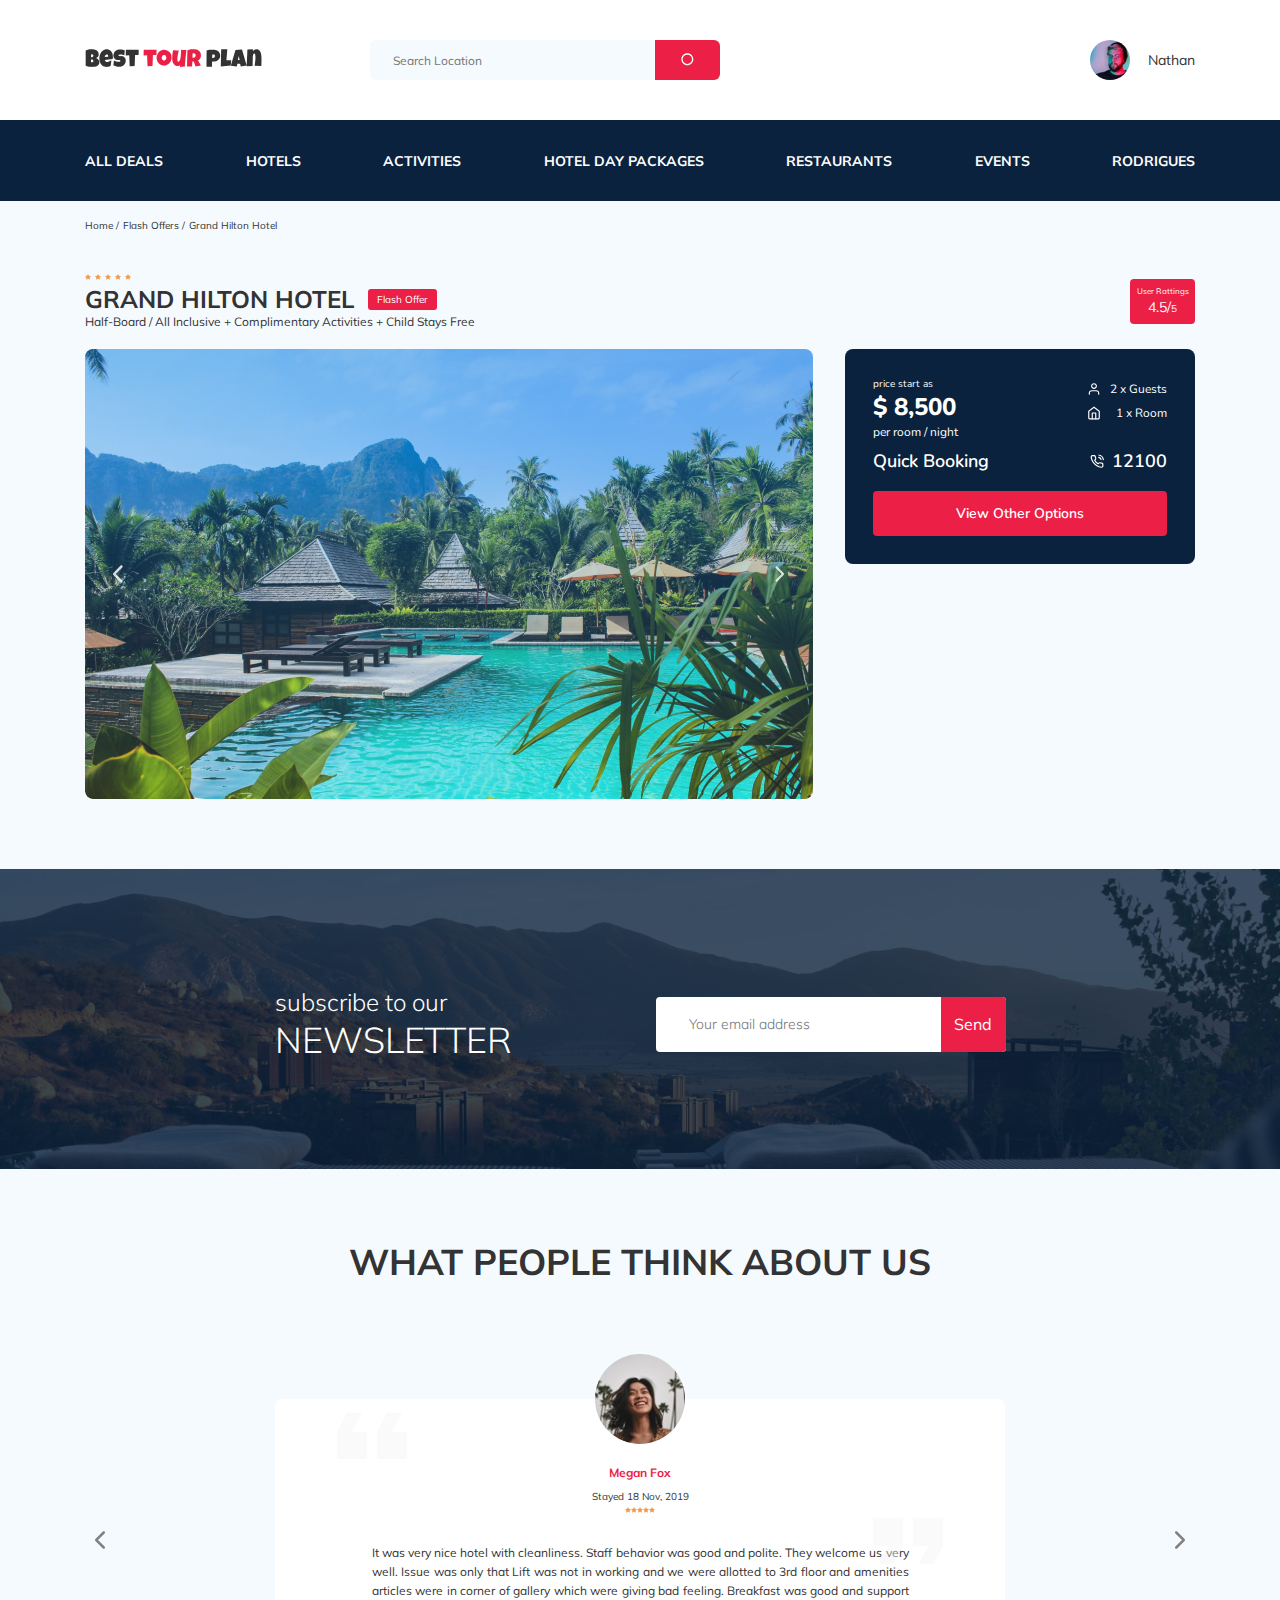
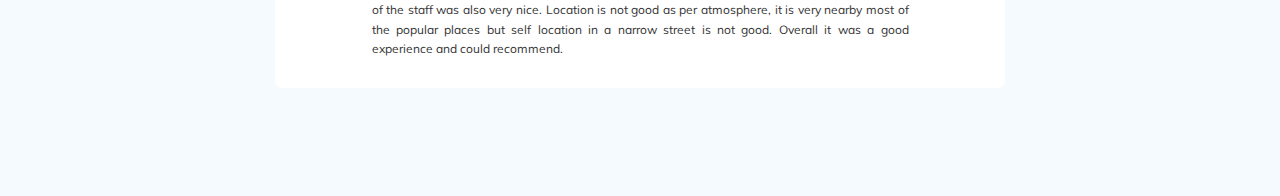
==== index.html @ e84f38f7 "Создали: media.sass for reviews" ====
<!DOCTYPE html>
<html lang="en">
<head>
  <meta charset="UTF-8">
  <meta name="viewport" content="width=device-width, initial-scale=1.0">
  <title>Best Tour Plan - Hotel Booking</title>
  <link rel="stylesheet" href="css/swiper-bundle.min.css">
  <link rel="stylesheet" href="css/style.css">
  <link
    href="https://fonts.googleapis.com/css2?family=Mulish:wght@400;700&family=Nunito:wght@400;600;700;800&display=swap"
    rel="stylesheet">
</head>
<body>
  <header class="navbar">
    <div class="container">
      <div class="navbar-top">
        <a href="#" class="logo">
          <img src="img/horizontal-logo.svg" alt="Logo: Best Tour Plan" class="logo__image">
        </a>

        <form action="#" class="search navbar__search">
          <input 
          type="text" 
          class="search__input" 
          placeholder="Search Location">

          <button class="search__button">
            <img src="img/search.svg" alt="Icon:search">
          </button>
        </form>

        <a href="#" class="user navbar__user">
          <img 
          src="img/user_avatar.jpeg" 
          alt="avatar: Nathan" 
          class="user__avatar">

          <span class="user__name">Nathan</span>
        </a>
        <!-- /.user -->
        <button class="menu-button navbar-top__menu-button">
          <span class="menu-button__line"></span>
          <span class="menu-button__line"></span>
          <span class="menu-button__line"></span>
        </button>
      </div>
      <!-- /.navbar-top -->

    </div>
    <!-- /.container -->
    <div class="navbar-bottom">
      <div class="container">
        <ul class="navbar-menu">
          <li class="navbar-menu__item">
            <a href="#" class="navbar-menu__link">All Deals</a>
          </li>
          <li class="navbar-menu__item">
            <a href="#" class="navbar-menu__link">Hotels</a>
          </li>
          <li class="navbar-menu__item">
            <a href="#" class="navbar-menu__link">Activities</a>
          </li>
          <li class="navbar-menu__item">
            <a href="#" class="navbar-menu__link">Hotel Day Packages</a>
          </li>
          <li class="navbar-menu__item">
            <a href="#" class="navbar-menu__link">Restaurants</a>
          </li>
          <li class="navbar-menu__item">
            <a href="#" class="navbar-menu__link">Events</a>
          </li>
          <li class="navbar-menu__item">
            <a href="#" class="navbar-menu__link">Rodrigues</a>
          </li>
        </ul>
        <!-- /.navbar-menu -->
      </div>
      <!-- /.container -->
    </div>
    <!-- /.navbar-bottom -->
  </header>
  <nav class="breadcrumb">
    <div class="container">
      <ul class="breadcrumb-list">
        <li class="breadcrumb-list__item">
          <a href="#" class="breadcrumb-list__link">Home</a>
        </li>
        <li class="breadcrumb-list__item">
          <a href="#" class="breadcrumb-list__link">Flash Offers</a>
        </li>
        <li class="breadcrumb-list__item">
          Grand Hilton Hotel
        </li>
      </ul>
    </div>
    <!-- /.container -->
  </nav>
  <!-- /.breadcrumb -->
  <section class="hotel">
    <div class="container">
      <div class="hotel-info">
        <div class="hotel-info__text">
          <div class="hotel-wrapper">
            <div class="stars">
              <img src="img/Star.svg" alt="star" class="stars__one">
              <img src="img/Star.svg" alt="star" class="stars__one">
              <img src="img/Star.svg" alt="star" class="stars__one">
              <img src="img/Star.svg" alt="star" class="stars__one">
              <img src="img/Star.svg" alt="star" class="stars__one">
            </div>
            <h1 class="hotel-name hotel-info__name">GRAND HILTON HOTEL</h1>
            <span class="offer hotel-info__offer">Flash Offer</span>
          </div>
          <p class="hotel-description hotel-info__description">
            Half-Board / All Inclusive + Complimentary Activities + Child Stays Free
          </p>
        </div>
        <!-- /.hotel-info__text -->
        <div class="rating hotel-info__rating">
          <span class="rating__text">User Rattings</span>
          <span class="rating__counter">4.5/<span class="five">5</span>
        </div>
        <!-- /.hotel-info__rating -->
      </div>
      <!-- /.hotel-info -->
      <div class="hotel-grid">
        <!-- Slider main container -->
        <div class="swiper hotel-slider hotel__slider">
          <!-- Additional required wrapper -->
          <div class="swiper-wrapper">
            <!-- Slides -->
            <div class="swiper-slide hotel-slider__item">
              <img
              class="hotel-slider__image" 
              src="img/slide.jpg" 
              alt="slide"></div>
            <div class="swiper-slide hotel-slider__item">
              <img 
              class="hotel-slider__image" 
              src="img/hotel.jpg" 
              alt="slide"></div>
            <div class="swiper-slide hotel-slider__item">
              <img 
              class="hotel-slider__image" 
              src="img/room.jpg" 
              alt="slide"></div>
          </div>
          <!-- If we need navigation buttons -->
          <button class="hotel-slider__button hotel-slider__button--prev"></button>
          <button class="hotel-slider__button hotel-slider__button--next"></button>
        </div>
        <!-- /.swiper -->
        <div class="hotel-right">
          <div class="booking">
            <div class="booking__info">
              <div class="booking__price">
                <span class="booking__start">price start as</span>
                <strong class="booking__pricetag">$ 8,500</strong>
                <span class="booking__per-room">per room / night</span>
              </div>
              <!-- /.booking__price -->
              <div class="booking__room">
                <div class="booking__text">
                  <img src="img/user.svg" alt="Icon: user" class="booking__icon">
                  <span class="booking__description">2 x Guests</span>
                </div>
                <div class="booking__text">
                  <img src="img/home.svg" alt="Icon: home" class="booking__icon">
                  <span class="booking__description">1 x Room</span>
                </div>
              </div>
              <!-- /.person-room -->
            </div>
            <!-- /.booking__info -->
            <div class="booking__call-center">
              <span class="booking__heading">Quick Booking</span>
              <a class="booking__number" href="tel:12100">
                <img src="img/phone-call.svg" alt="Icon: phone">
                <span class="booking__num">12100</span>
              </a>
            </div>
            <!-- /.booking__call-center -->
            <button class="button booking__button">View Other Options</button>
          </div>
          <!-- /.booking -->
          <div class="map">
            <iframe
              src="https://www.google.com/maps/embed?pb=!1m18!1m12!1m3!1d6716.662422744544!2d98.2966645258012!3d7.838797513501568!2m3!1f0!2f0!3f0!3m2!1i1024!2i768!4f13.1!3m3!1m2!1s0x305025650c33dbab%3A0xa67a542329d011e1!2z0J_RhdGD0LrQtdGCLCDQmtCw0YDQvtC9LCDQntGC0LXQu9GMINCl0LjQu9GC0L7QvQ!5e0!3m2!1sru!2sru!4v1644139273670!5m2!1sru!2sru"
              width="100%" height="213" style="border:0;" allowfullscreen="" loading="lazy"></iframe>
          </div>
          <!-- /.map -->
        </div>
        <!-- /.hotel-right -->
      </div>
      <!-- /.hotel-gird -->
    </div>
    <!-- /.container -->
  </section>
  <section class="newsletter">
    <div class="newsletter-wrapper">
      <h2 class="newsletter-title newsletter__title">
        subscribe to our
        <span class="newsletter-title__strong">Newsletter</span>
      </h2>
      <form action="#" class="subscribe newsletter__subscribe ">
        <input 
        type="text" 
        class="subscribe__input" 
        placeholder="Your email address">
      
        <button class="subscribe__button">Send</button>
      </form>
    </div>
    <!-- /.newsletter-wrapper -->
  </section>
  <section class="reviews">
    <div class="container">
      <h2 class="reviews__title">What people think about us</h2>
      <div class="swiper reviews-slider">
        <div class="swiper-wrapper">
          <div class="swiper-slide">
            <div class="reviews-slider__item">
              <div class="reviews-slider__profile">
                <img
                  src="img/reviews-avatar.jpeg" 
                  alt="Photo: Megan Fox" 
                  class="reviews-slider__avatar">
                <h3 class="reviews-slider__username">Megan Fox</h3>
                <span class="reviews-slider__date">Stayed 18 Nov, 2019</span>
                  <div class="reviews-slider__rating">
                    <img src="img/Star.svg" alt="star" class="reviews-slider__star">
                    <img src="img/Star.svg" alt="star" class="reviews-slider__star">
                    <img src="img/Star.svg" alt="star" class="reviews-slider__star">
                    <img src="img/Star.svg" alt="star" class="reviews-slider__star">
                    <img src="img/Star.svg" alt="star" class="reviews-slider__star">
                  </div>
                  <!-- /.reviews-slider__rating -->
              </div>
              <!-- /.reviews-slider__profile -->
              <p class="reviews-slider__text">It was very nice hotel with cleanliness. Staff behavior was good and polite. They welcome us very well. Issue was only
              that Lift was not in working and we were allotted to 3rd floor and amenities articles were in corner of gallery which
              were giving bad feeling. Breakfast was good and support of the staff was also very nice. Location is not good as per
              atmosphere, it is very nearby most of the popular places but self location in a narrow street is not good. Overall it
              was a good experience and could recommend.</p>
            </div>
            <!-- /.reviews-slider__item -->
          </div>
          <!-- /.swiper-slide -->
          <div class="swiper-slide">
            <div class="reviews-slider__item">
              <div class="reviews-slider__profile">
                <img src="img/reviews-avatar-2.jpeg" alt="Photo: Chloe Swit" class="reviews-slider__avatar">
                <h3 class="reviews-slider__username">Chloe Swit</h3>
                <span class="reviews-slider__date">Stayed 18 Nov, 2019</span>
                <div class="reviews-slider__rating">
                  <img src="img/Star.svg" alt="star" class="reviews-slider__star">
                  <img src="img/Star.svg" alt="star" class="reviews-slider__star">
                  <img src="img/Star.svg" alt="star" class="reviews-slider__star">
                  <img src="img/Star.svg" alt="star" class="reviews-slider__star">
                  <img src="img/Star.svg" alt="star" class="reviews-slider__star">
                </div>
                <!-- /.reviews-slider__rating -->
              </div>
              <!-- /.reviews-slider__profile -->
              <p class="reviews-slider__text">
                Lorem ipsum dolor sit amet consectetur, adipisicing elit. Ab sunt ipsum quod 
                voluptate beatae, eaque rem aliquam ullam quisquam cupiditate, amet maiores 
                expedita esse corrupti repellat hic atque quae. Eligendi id libero amet ex 
                inventore distinctio quidem assumenda, adipisci fugiat illo, animi iusto 
                dolorum modi officia nihil ipsum voluptatum, culpa pariatur. Ea est sequi, 
                totam officiis repudiandae inventore, asperiores beatae itaque iure dicta 
                facilis saepe deleniti sit. Maiores, accusamus ad eaque a sunt iste dolor 
                non id velit obcaecati at nobis blanditiis cum officiis dolore voluptatum 
                eveniet inventore ut. Nisi ullam dolorem consectetur. Corrupti, natus reiciendis 
                quae accusamus maxime cum?</p>
            </div>
            <!-- /.reviews-slider__item -->
          </div>
          <!-- /.swiper-slide -->
        </div>
        <!-- /.swiper-wrapper -->
        <button class="reviews-slider__button reviews-slider__button--prev"></button>
        <button class="reviews-slider__button reviews-slider__button--next"></button>
      </div>
      <!-- /.reviews-slider -->
    </div>
    <!-- /.container -->
  </section>
  <script src="js/swiper-bundle.min.js"></script>
  <script src="js/main.js"></script>
</body>
</html>
---- css/style.css ----
* {
  -webkit-box-sizing: border-box;
          box-sizing: border-box;
}

body {
  font-family: 'Mulish', sans-serif;
  background-color: #f5fafe;
  color: #333333;
}

.container {
  max-width: 1110px;
  margin: auto;
}

img {
  max-width: 100%;
}

/*! normalize.css v8.0.1 | MIT License | github.com/necolas/normalize.css */
/* Document
   ========================================================================== */
/**
 * 1. Correct the line height in all browsers.
 * 2. Prevent adjustments of font size after orientation changes in iOS.
 */
html {
  line-height: 1.15;
  /* 1 */
  -webkit-text-size-adjust: 100%;
  /* 2 */
}

/* Sections
   ========================================================================== */
/**
 * Remove the margin in all browsers.
 */
body {
  margin: 0;
}

/**
 * Render the `main` element consistently in IE.
 */
main {
  display: block;
}

/**
 * Correct the font size and margin on `h1` elements within `section` and
 * `article` contexts in Chrome, Firefox, and Safari.
 */
h1 {
  font-size: 2em;
  margin: 0.67em 0;
}

/* Grouping content
   ========================================================================== */
/**
 * 1. Add the correct box sizing in Firefox.
 * 2. Show the overflow in Edge and IE.
 */
hr {
  -webkit-box-sizing: content-box;
          box-sizing: content-box;
  /* 1 */
  height: 0;
  /* 1 */
  overflow: visible;
  /* 2 */
}

/**
 * 1. Correct the inheritance and scaling of font size in all browsers.
 * 2. Correct the odd `em` font sizing in all browsers.
 */
pre {
  font-family: monospace, monospace;
  /* 1 */
  font-size: 1em;
  /* 2 */
}

/* Text-level semantics
   ========================================================================== */
/**
 * Remove the gray background on active links in IE 10.
 */
a {
  background-color: transparent;
}

/**
 * 1. Remove the bottom border in Chrome 57-
 * 2. Add the correct text decoration in Chrome, Edge, IE, Opera, and Safari.
 */
abbr[title] {
  border-bottom: none;
  /* 1 */
  text-decoration: underline;
  /* 2 */
  -webkit-text-decoration: underline dotted;
          text-decoration: underline dotted;
  /* 2 */
}

/**
 * Add the correct font weight in Chrome, Edge, and Safari.
 */
b,
strong {
  font-weight: bolder;
}

/**
 * 1. Correct the inheritance and scaling of font size in all browsers.
 * 2. Correct the odd `em` font sizing in all browsers.
 */
code,
kbd,
samp {
  font-family: monospace, monospace;
  /* 1 */
  font-size: 1em;
  /* 2 */
}

/**
 * Add the correct font size in all browsers.
 */
small {
  font-size: 80%;
}

/**
 * Prevent `sub` and `sup` elements from affecting the line height in
 * all browsers.
 */
sub,
sup {
  font-size: 75%;
  line-height: 0;
  position: relative;
  vertical-align: baseline;
}

sub {
  bottom: -0.25em;
}

sup {
  top: -0.5em;
}

/* Embedded content
   ========================================================================== */
/**
 * Remove the border on images inside links in IE 10.
 */
img {
  border-style: none;
}

/* Forms
   ========================================================================== */
/**
 * 1. Change the font styles in all browsers.
 * 2. Remove the margin in Firefox and Safari.
 */
button,
input,
optgroup,
select,
textarea {
  font-family: inherit;
  /* 1 */
  font-size: 100%;
  /* 1 */
  line-height: 1.15;
  /* 1 */
  margin: 0;
  /* 2 */
}

/**
 * Show the overflow in IE.
 * 1. Show the overflow in Edge.
 */
button,
input {
  /* 1 */
  overflow: visible;
}

/**
 * Remove the inheritance of text transform in Edge, Firefox, and IE.
 * 1. Remove the inheritance of text transform in Firefox.
 */
button,
select {
  /* 1 */
  text-transform: none;
}

/**
 * Correct the inability to style clickable types in iOS and Safari.
 */
button,
[type="button"],
[type="reset"],
[type="submit"] {
  -webkit-appearance: button;
}

/**
 * Remove the inner border and padding in Firefox.
 */
button::-moz-focus-inner,
[type="button"]::-moz-focus-inner,
[type="reset"]::-moz-focus-inner,
[type="submit"]::-moz-focus-inner {
  border-style: none;
  padding: 0;
}

/**
 * Restore the focus styles unset by the previous rule.
 */
button:-moz-focusring,
[type="button"]:-moz-focusring,
[type="reset"]:-moz-focusring,
[type="submit"]:-moz-focusring {
  outline: 1px dotted ButtonText;
}

/**
 * Correct the padding in Firefox.
 */
fieldset {
  padding: 0.35em 0.75em 0.625em;
}

/**
 * 1. Correct the text wrapping in Edge and IE.
 * 2. Correct the color inheritance from `fieldset` elements in IE.
 * 3. Remove the padding so developers are not caught out when they zero out
 *    `fieldset` elements in all browsers.
 */
legend {
  -webkit-box-sizing: border-box;
          box-sizing: border-box;
  /* 1 */
  color: inherit;
  /* 2 */
  display: table;
  /* 1 */
  max-width: 100%;
  /* 1 */
  padding: 0;
  /* 3 */
  white-space: normal;
  /* 1 */
}

/**
 * Add the correct vertical alignment in Chrome, Firefox, and Opera.
 */
progress {
  vertical-align: baseline;
}

/**
 * Remove the default vertical scrollbar in IE 10+.
 */
textarea {
  overflow: auto;
}

/**
 * 1. Add the correct box sizing in IE 10.
 * 2. Remove the padding in IE 10.
 */
[type="checkbox"],
[type="radio"] {
  -webkit-box-sizing: border-box;
          box-sizing: border-box;
  /* 1 */
  padding: 0;
  /* 2 */
}

/**
 * Correct the cursor style of increment and decrement buttons in Chrome.
 */
[type="number"]::-webkit-inner-spin-button,
[type="number"]::-webkit-outer-spin-button {
  height: auto;
}

/**
 * 1. Correct the odd appearance in Chrome and Safari.
 * 2. Correct the outline style in Safari.
 */
[type="search"] {
  -webkit-appearance: textfield;
  /* 1 */
  outline-offset: -2px;
  /* 2 */
}

/**
 * Remove the inner padding in Chrome and Safari on macOS.
 */
[type="search"]::-webkit-search-decoration {
  -webkit-appearance: none;
}

/**
 * 1. Correct the inability to style clickable types in iOS and Safari.
 * 2. Change font properties to `inherit` in Safari.
 */
::-webkit-file-upload-button {
  -webkit-appearance: button;
  /* 1 */
  font: inherit;
  /* 2 */
}

/* Interactive
   ========================================================================== */
/*
 * Add the correct display in Edge, IE 10+, and Firefox.
 */
details {
  display: block;
}

/*
 * Add the correct display in all browsers.
 */
summary {
  display: list-item;
}

/* Misc
   ========================================================================== */
/**
 * Add the correct display in IE 10+.
 */
template {
  display: none;
}

/**
 * Add the correct display in IE 10.
 */
[hidden] {
  display: none;
}

.navbar {
  background-color: #fff;
}

.navbar-top {
  display: -webkit-box;
  display: -ms-flexbox;
  display: flex;
  -webkit-box-align: center;
      -ms-flex-align: center;
          align-items: center;
  -webkit-box-pack: justify;
      -ms-flex-pack: justify;
          justify-content: space-between;
  padding-top: 40px;
  padding-bottom: 40px;
}

.navbar-top__menu-button {
  display: none;
}

.navbar__search {
  margin-right: auto;
  margin-left: 108px;
}

.navbar-bottom {
  background-color: #0a223d;
}

.navbar-menu {
  list-style-type: none;
  margin: 0;
  display: -webkit-box;
  display: -ms-flexbox;
  display: flex;
  -webkit-box-align: center;
      -ms-flex-align: center;
          align-items: center;
  -webkit-box-pack: justify;
      -ms-flex-pack: justify;
          justify-content: space-between;
  color: #fff;
  padding: 31px 0;
}

.navbar-menu__link {
  color: inherit;
  text-decoration: none;
  text-transform: uppercase;
  font-size: 14px;
  font-weight: bold;
  line-height: 18px;
}

.logo__image {
  width: 177px;
}

.search {
  display: -webkit-box;
  display: -ms-flexbox;
  display: flex;
  position: relative;
  overflow: hidden;
  border-radius: 6px;
  height: 40px;
}

.search__input {
  width: 350px;
  height: 100%;
  padding-left: 23px;
  padding-right: 75px;
  background-color: #F5FAFE;
  border: none;
  font-size: 12px;
  line-height: 15px;
  color: #333333;
}

.search__button {
  position: absolute;
  top: 0;
  right: 0;
  width: 65px;
  height: 100%;
  border: none;
  background-color: #EC1F46;
}

.user {
  display: -webkit-box;
  display: -ms-flexbox;
  display: flex;
  -webkit-box-align: center;
      -ms-flex-align: center;
          align-items: center;
  text-decoration: none;
}

.user__avatar {
  width: 40px;
  height: 40px;
  border-radius: 50%;
  -o-object-fit: cover;
     object-fit: cover;
}

.user__name {
  margin-left: 18px;
  font-size: 14px;
  line-height: 18px;
  color: #333333;
}

.breadcrumb-list {
  display: -webkit-box;
  display: -ms-flexbox;
  display: flex;
  -webkit-box-align: center;
      -ms-flex-align: center;
          align-items: center;
  padding: 18px 0;
  padding-bottom: 19px;
  margin: 0;
  list-style: none;
}

.breadcrumb-list__item {
  font-size: 10px;
  line-height: 13px;
}

.breadcrumb-list__item:not(:last-child)::after {
  content: '/';
  margin-right: 4px;
}

.breadcrumb-list__link {
  text-decoration: none;
  color: inherit;
}

.hotel {
  padding-top: 23px;
  padding-bottom: 70px;
}

.hotel-info {
  display: -webkit-box;
  display: -ms-flexbox;
  display: flex;
  -webkit-box-align: center;
      -ms-flex-align: center;
          align-items: center;
  -webkit-box-pack: justify;
      -ms-flex-pack: justify;
          justify-content: space-between;
  padding-bottom: 20px;
}

.hotel-info__offer {
  margin-left: 14px;
  margin-top: 4px;
}

.hotel-info__name {
  margin-top: 4px;
  margin-bottom: 0;
}

.hotel-info__description {
  margin-top: 0;
  margin-bottom: 0;
}

.hotel-name {
  font-size: 24px;
  line-height: 30px;
}

.hotel-wrapper {
  display: -webkit-box;
  display: -ms-flexbox;
  display: flex;
  -ms-flex-wrap: wrap;
      flex-wrap: wrap;
  -webkit-box-align: center;
      -ms-flex-align: center;
          align-items: center;
}

.hotel-description {
  font-size: 12px;
  line-height: 15px;
}

.hotel-grid {
  display: -webkit-box;
  display: -ms-flexbox;
  display: flex;
  -webkit-box-pack: justify;
      -ms-flex-pack: justify;
          justify-content: space-between;
}

.hotel-right {
  display: -webkit-box;
  display: -ms-flexbox;
  display: flex;
  -webkit-box-orient: vertical;
  -webkit-box-direction: normal;
      -ms-flex-direction: column;
          flex-direction: column;
  -webkit-box-pack: justify;
      -ms-flex-pack: justify;
          justify-content: space-between;
}

.hotel-slider {
  margin-left: 0;
  width: 728px;
  height: 450px;
}

.hotel-slider__item {
  width: 100%;
  height: 100%;
  position: relative;
  border-radius: 8px;
  overflow: hidden;
}

.hotel-slider__item:after {
  content: '';
  position: absolute;
  width: 100%;
  height: 100%;
  top: 0;
  bottom: 0;
  left: 0;
  right: 0;
  background: -webkit-gradient(linear, left top, left bottom, from(rgba(0, 122, 223, 0.48)), to(rgba(255, 255, 255, 0.128)));
  background: linear-gradient(180deg, rgba(0, 122, 223, 0.48) 0%, rgba(255, 255, 255, 0.128) 100%);
  z-index: 10;
}

.hotel-slider__button {
  position: absolute;
  top: 50%;
  -webkit-transform: translateY(-50%);
          transform: translateY(-50%);
  z-index: 99;
  width: 30px;
  height: 30px;
  border: none;
  cursor: pointer;
  background-repeat: no-repeat;
  background-position: center;
  background-size: 10px;
  background-color: transparent;
}

.hotel-slider__button--next {
  right: 18px;
  background-image: url(../img/arrow-next.svg);
}

.hotel-slider__button--prev {
  left: 18px;
  background-image: url(../img/arrow-prev.svg);
}

.stars {
  -ms-flex-preferred-size: 100%;
      flex-basis: 100%;
  line-height: 0;
}

.stars__one {
  width: 6px;
  height: 6px;
}

.offer {
  font-size: 10px;
  line-height: 13px;
  padding: 4px 9px;
  background-color: #EC1F46;
  border-radius: 3px;
  color: #fff;
}

.rating {
  max-width: 65px;
  min-height: 45px;
  text-align: center;
  color: #fff;
  background-color: #EC1F46;
  border-radius: 4px;
}

.rating__text {
  font-size: 8px;
  line-height: 10px;
}

.rating__counter {
  font-size: 14px;
  line-height: 18px;
}

.rating__counter:nth-child(3) {
  font-size: 8px;
}

.five {
  font-size: 10px;
}

.booking {
  font-family: Nunito;
  background-color: #0a223d;
  color: #fff;
  border-radius: 8px;
  width: 350px;
  min-height: 210px;
  padding: 28px;
}

.booking__info {
  display: -webkit-box;
  display: -ms-flexbox;
  display: flex;
  -webkit-box-pack: justify;
      -ms-flex-pack: justify;
          justify-content: space-between;
  margin-bottom: 9px;
}

.booking__price {
  display: -webkit-box;
  display: -ms-flexbox;
  display: flex;
  -webkit-box-orient: vertical;
  -webkit-box-direction: normal;
      -ms-flex-direction: column;
          flex-direction: column;
}

.booking__start {
  font-weight: normal;
  font-size: 10px;
  line-height: 14px;
}

.booking__pricetag {
  font-style: normal;
  font-weight: 800;
  font-size: 24px;
  line-height: 33px;
}

.booking__per-room {
  font-style: normal;
  font-weight: normal;
  font-size: 12px;
  line-height: 16px;
}

.booking__room {
  margin-top: 4px;
}

.booking__text {
  display: -webkit-box;
  display: -ms-flexbox;
  display: flex;
  -webkit-box-align: center;
      -ms-flex-align: center;
          align-items: center;
  -webkit-box-pack: justify;
      -ms-flex-pack: justify;
          justify-content: space-between;
  margin-bottom: 8px;
  font-style: normal;
  font-weight: normal;
  font-size: 12px;
  line-height: 16px;
}

.booking__description {
  margin-left: 9px;
}

.booking__call-center {
  display: -webkit-box;
  display: -ms-flexbox;
  display: flex;
  -webkit-box-pack: justify;
      -ms-flex-pack: justify;
          justify-content: space-between;
  -webkit-box-align: center;
      -ms-flex-align: center;
          align-items: center;
  margin-bottom: 17px;
}

.booking__heading {
  font-style: normal;
  font-weight: 600;
  font-size: 18px;
  line-height: 25px;
}

.booking__number {
  display: -webkit-box;
  display: -ms-flexbox;
  display: flex;
  -webkit-box-pack: justify;
      -ms-flex-pack: justify;
          justify-content: space-between;
  color: inherit;
  text-decoration: none;
  font-weight: 600;
  font-size: 18px;
  line-height: 25px;
}

.booking__num {
  margin-left: 8px;
}

.booking__button {
  width: 100%;
  min-height: 45px;
  font-weight: 600;
  font-size: 14px;
  line-height: 19px;
  border-radius: 4px;
  border: none;
  color: #fff;
  background-color: #EC1F46;
  cursor: pointer;
}

.map {
  width: 347px;
  height: 213px;
  border-radius: 10px;
  overflow: hidden;
}

.newsletter {
  position: relative;
  padding: 98px 0 87px 0;
  background-image: url(../img/newsletter-bg.jpeg);
  background-repeat: no-repeat;
  background-position: center;
  background-size: cover;
}

.newsletter::before {
  content: ' ';
  position: absolute;
  top: 0;
  left: 0;
  right: 0;
  bottom: 0;
  width: 100%;
  height: 100%;
  background-color: rgba(10, 34, 61, 0.8);
}

.newsletter-wrapper {
  position: relative;
  display: -webkit-box;
  display: -ms-flexbox;
  display: flex;
  -webkit-box-align: center;
      -ms-flex-align: center;
          align-items: center;
  -webkit-box-pack: justify;
      -ms-flex-pack: justify;
          justify-content: space-between;
  max-width: 731px;
  margin: auto;
}

.newsletter-title {
  color: #fff;
  font-style: normal;
  font-weight: 300;
  font-size: 24px;
  line-height: 30px;
}

.newsletter-title__strong {
  display: block;
  font-size: 36px;
  line-height: 45px;
  text-transform: uppercase;
}

.subscribe {
  position: relative;
  width: 350px;
  height: 55px;
  border-radius: 4px;
  overflow: hidden;
}

.subscribe__input {
  position: absolute;
  width: 100%;
  height: 100%;
  border: none;
  padding-left: 33px;
  padding-right: 75px;
  font-style: normal;
  font-weight: 300;
  font-size: 14px;
  line-height: 18px;
}

.subscribe__button {
  position: absolute;
  min-width: 65px;
  right: 0;
  top: 0;
  height: 100%;
  border: 0;
  background-color: #EC1F46;
  color: #fff;
}

.reviews {
  padding: 40px 0 70px 0;
}

.reviews__title {
  font-style: normal;
  font-weight: bold;
  font-size: 36px;
  line-height: 45px;
  text-align: center;
  text-transform: uppercase;
  margin-bottom: 70px;
}

.reviews-slider__item {
  position: relative;
  display: -webkit-box;
  display: -ms-flexbox;
  display: flex;
  -webkit-box-orient: vertical;
  -webkit-box-direction: normal;
      -ms-flex-direction: column;
          flex-direction: column;
  -webkit-box-align: center;
      -ms-flex-align: center;
          align-items: center;
  max-width: 730px;
  margin: 45px auto 0;
  background-color: #fff;
  border-radius: 8px;
  margin-top: 45px;
  padding: 0 62px 30px;
}

.reviews-slider__item:before {
  content: '';
  position: absolute;
  left: 62px;
  top: 13px;
  width: 70px;
  height: 47px;
  background-image: url(../img/quote-left.svg);
  background-repeat: no-repeat;
}

.reviews-slider__item:after {
  content: '';
  position: absolute;
  right: 62px;
  top: 118px;
  width: 70px;
  height: 47px;
  background-image: url(../img/quote-right.svg);
  background-repeat: no-repeat;
}

.reviews-slider__button {
  position: absolute;
  top: 50%;
  -webkit-transform: translateY(-50%);
          transform: translateY(-50%);
  width: 30px;
  height: 30px;
  background-repeat: no-repeat;
  background-size: 10px;
  background-position: center;
  border: none;
  background-color: transparent;
  cursor: pointer;
  z-index: 99;
}

.reviews-slider__button--prev {
  background-image: url(../img/arrow-prev-secondary.svg);
  left: 0;
}

.reviews-slider__button--next {
  background-image: url(../img/arrow-next-secondary.svg);
  right: 0;
}

.reviews-slider__profile {
  display: -webkit-box;
  display: -ms-flexbox;
  display: flex;
  -webkit-box-orient: vertical;
  -webkit-box-direction: normal;
      -ms-flex-direction: column;
          flex-direction: column;
  -webkit-box-align: center;
      -ms-flex-align: center;
          align-items: center;
  margin-top: -45px;
  margin-bottom: 30px;
}

.reviews-slider__avatar {
  width: 90px;
  height: 90px;
  border-radius: 50%;
  -o-object-fit: cover;
     object-fit: cover;
  margin-bottom: 9px;
}

.reviews-slider__username {
  font-style: normal;
  font-weight: bold;
  font-size: 12px;
  line-height: 15px;
  color: #EC1F46;
  margin-bottom: 10px;
}

.reviews-slider__date {
  font-style: normal;
  font-weight: normal;
  font-size: 10px;
  line-height: 13px;
  margin-bottom: 4px;
}

.reviews-slider__rating {
  display: -webkit-box;
  display: -ms-flexbox;
  display: flex;
  -webkit-box-align: center;
      -ms-flex-align: center;
          align-items: center;
}

.reviews-slider__star {
  width: 6px;
  height: 6px;
}

.reviews-slider__text {
  max-width: 537px;
  font-size: normal;
  font-weight: normal;
  font-size: 12px;
  line-height: 160%;
  text-align: justify;
  margin: auto;
}

@media (max-width: 1200px) {
  .container {
    max-width: 960px;
  }
  .hotel-slider {
    width: 590px;
  }
  .hotel-slider__image {
    width: 100%;
    height: 100%;
    -o-object-fit: cover;
       object-fit: cover;
  }
}

@media (max-width: 992px) {
  .container, .newsletter-wrapper {
    max-width: 700px;
  }
  .logo {
    width: 132px;
  }
  .navbar-top {
    padding-top: 30px;
    padding-bottom: 30px;
  }
  .navbar__search {
    margin-left: 47px;
  }
  .navbar-menu {
    padding-top: 22px;
    padding-bottom: 22px;
    padding-left: 17px;
    padding-right: 17px;
  }
  .navbar-menu__link {
    font-size: 12px;
    line-height: 15px;
  }
  .search__input {
    width: 340px;
  }
  .hotel-grid {
    -webkit-box-orient: vertical;
    -webkit-box-direction: normal;
        -ms-flex-direction: column;
            flex-direction: column;
  }
  .hotel__slider {
    margin-bottom: 30px;
  }
  .hotel-right {
    -webkit-box-orient: horizontal;
    -webkit-box-direction: normal;
        -ms-flex-direction: row;
            flex-direction: row;
  }
  .hotel-slider {
    width: 100%;
  }
  .booking {
    width: 340px;
  }
  .map {
    width: 340px;
  }
  .reviews-slider__item {
    min-width: 580px;
  }
}

@media (max-width: 767px) {
  .container {
    max-width: 576px;
    width: 92%;
  }
  .navbar__search, .navbar-menu, .navbar__user {
    display: none;
  }
  .navbar-top {
    height: 70px;
    padding-top: 28px;
    padding-bottom: 29px;
  }
  .navbar-top__menu-button {
    display: -webkit-box;
    display: -ms-flexbox;
    display: flex;
  }
  .menu-button {
    display: -webkit-box;
    display: -ms-flexbox;
    display: flex;
    width: 16px;
    height: 11px;
    padding: 0;
    -webkit-box-align: center;
        -ms-flex-align: center;
            align-items: center;
    -webkit-box-pack: justify;
        -ms-flex-pack: justify;
            justify-content: space-between;
    -webkit-box-orient: vertical;
    -webkit-box-direction: normal;
        -ms-flex-direction: column;
            flex-direction: column;
    border: none;
    background-color: #fff;
    cursor: pointer;
  }
  .menu-button__line {
    width: 16px;
    height: 1px;
    background-color: #333333;
  }
  .breadcrumb-list {
    padding-top: 19px;
    padding-bottom: 18px;
  }
  .stars {
    -ms-flex-preferred-size: content;
        flex-basis: content;
  }
  .hotel {
    padding-top: 0;
  }
  .hotel-name {
    -ms-flex-preferred-size: 100%;
        flex-basis: 100%;
  }
  .hotel-wrapper {
    -webkit-box-pack: justify;
        -ms-flex-pack: justify;
            justify-content: space-between;
  }
  .hotel-info__text {
    width: 100%;
  }
  .hotel-info__name {
    margin-top: 10px;
    margin-bottom: 0;
  }
  .hotel-info__offer {
    -webkit-box-ordinal-group: 0;
        -ms-flex-order: -1;
            order: -1;
    margin-left: 0;
  }
  .hotel-info__rating {
    display: none;
  }
  .hotel-right {
    -webkit-box-orient: vertical;
    -webkit-box-direction: normal;
        -ms-flex-direction: column;
            flex-direction: column;
    min-height: 450px;
  }
  .hotel-slider {
    height: 350px;
  }
  .booking {
    width: 100%;
  }
  .map {
    width: 100%;
  }
  .newsletter-wrapper {
    max-width: 576px;
    width: 92%;
    -webkit-box-orient: vertical;
    -webkit-box-direction: normal;
        -ms-flex-direction: column;
            flex-direction: column;
    -webkit-box-align: start;
        -ms-flex-align: start;
            align-items: flex-start;
  }
  .reviews__title {
    font-size: 30px;
    line-height: 38px;
  }
  .reviews-slider__item {
    padding: 0 30px 30px;
  }
  .reviews-slider__item::after, .reviews-slider__item:before {
    display: none;
  }
  .reviews-slider__button {
    top: 32px;
  }
  .reviews-slider__button--prev {
    left: 50%;
    -webkit-transform: translate(-50%, 0);
            transform: translate(-50%, 0);
    margin-left: -65px;
  }
  .reviews-slider__button--next {
    right: 50%;
    margin-right: -65px;
    -webkit-transform: translate(50%, 0);
            transform: translate(50%, 0);
  }
}

@media (max-width: 576px) {
  .logo {
    width: 99px;
  }
  .container {
    max-width: 320px;
    width: 88%;
  }
  .hotel {
    padding-bottom: 40px;
  }
  .hotel__slider {
    margin-top: 18px;
    margin-bottom: 20px;
  }
  .hotel-slider {
    height: 179px;
  }
  .hotel-right {
    min-height: 380px;
  }
  .booking {
    margin-bottom: 20px;
  }
  .map {
    height: 173px;
  }
  .newsletter {
    height: 319px;
    padding: 76px 0 83px 0;
  }
  .newsletter__title {
    margin-bottom: 37px;
  }
  .subscribe {
    width: 280px;
  }
  .reviews__title {
    font-size: 18px;
    line-height: 23px;
  }
  .reviews-slider__item {
    min-width: 281px;
  }
}
/*# sourceMappingURL=style.css.map */
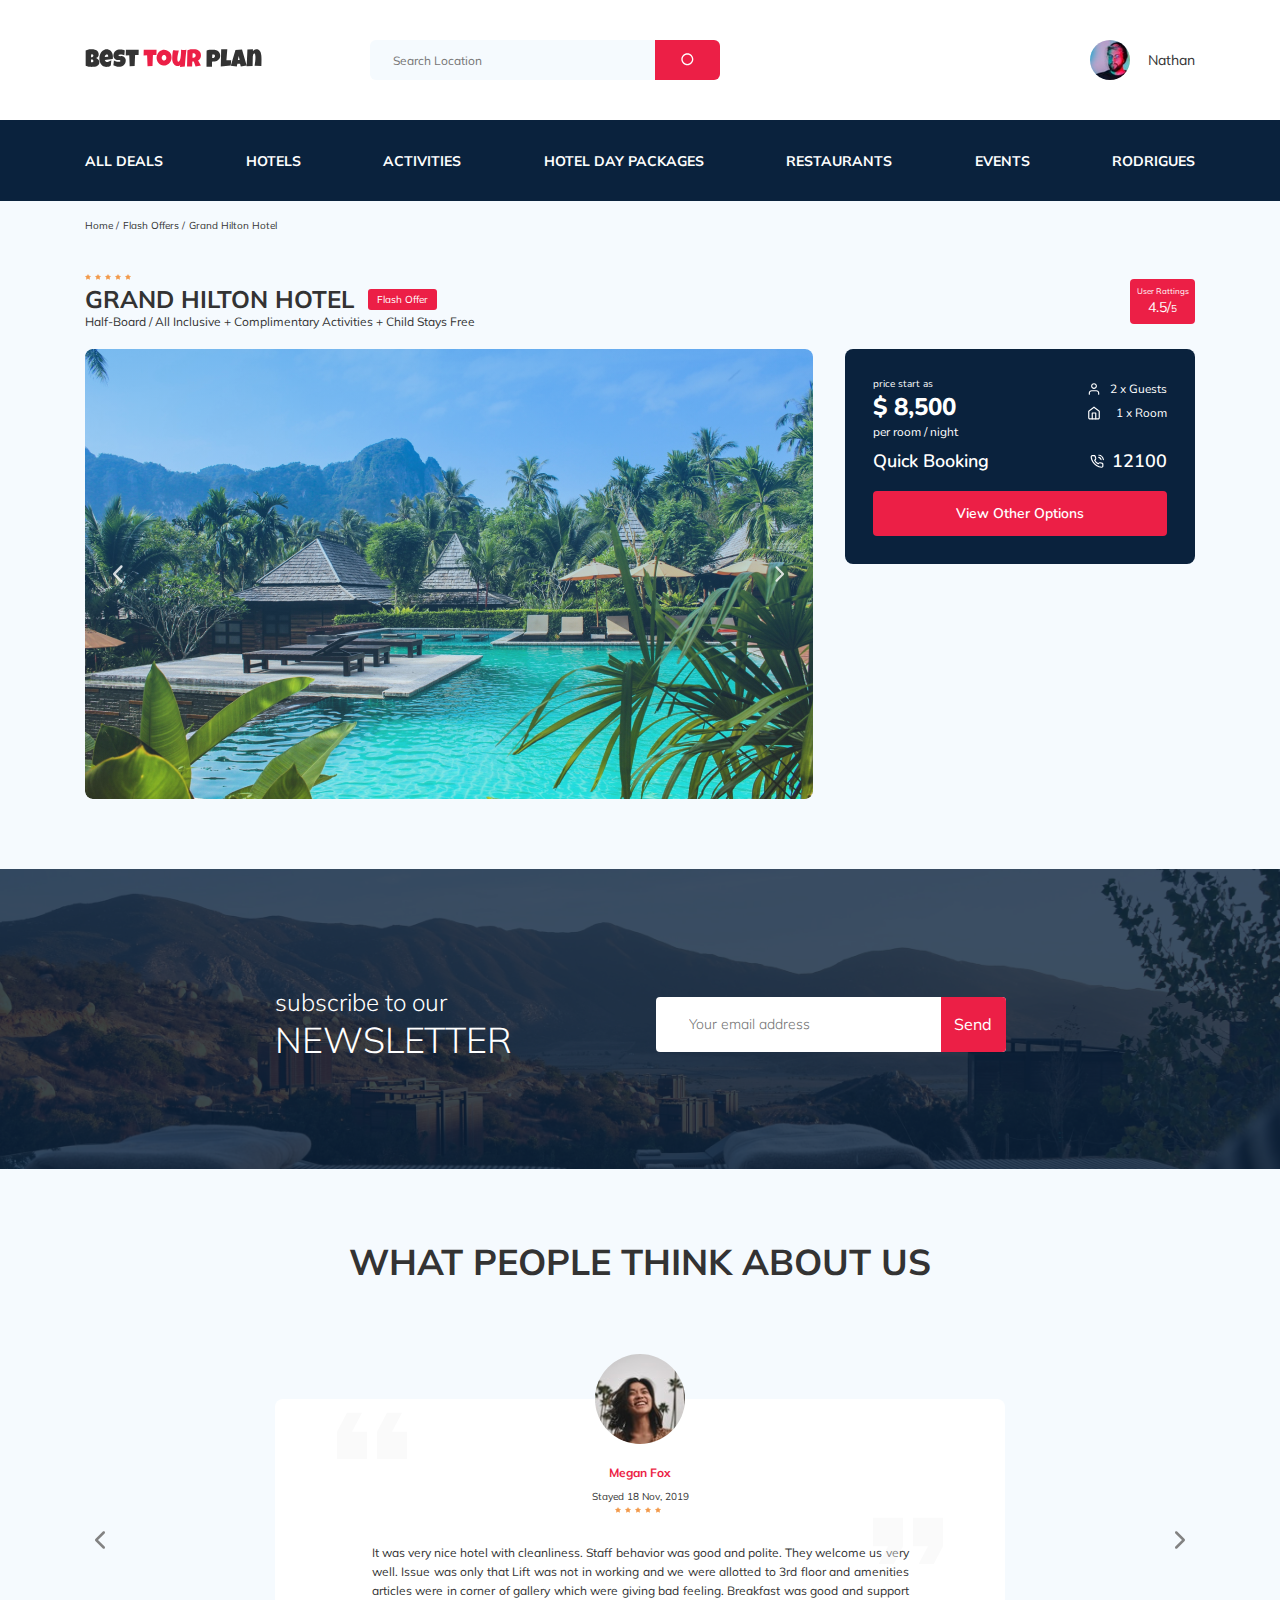
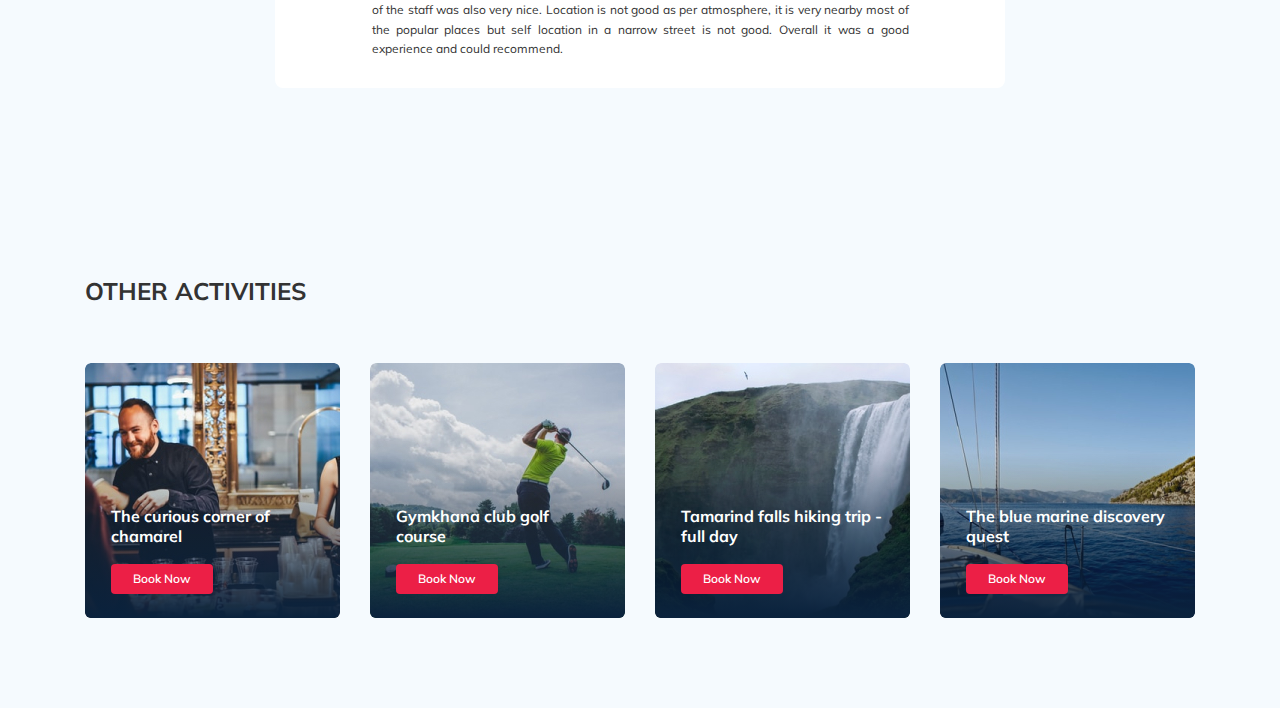
==== commit 9db2604f: "Создание: section activities + media" ====
--- a/index.html
+++ b/index.html
@@ -286,6 +286,46 @@
     </div>
     <!-- /.container -->
   </section>
+  <section class="activities">
+    <div class="container">
+      <h2 class="activities__title">Other Activities</h2>
+      <div class="activities-wrapper">
+        <div class="card activities__card">
+          <img src="img/activity-1.jpg" 
+          alt="The curious corner of chamarel" 
+          class="card__image">
+          <h3 class="card__title">The curious corner of chamarel</h3>
+          <button class="card__button">Book Now</button>
+        </div>
+        <!-- /.card -->
+        <div class="card activities__card">
+          <img src="img/activity-2.jpg" 
+          alt="Gymkhana club golf course" 
+          class="card__image">
+          <h3 class="card__title">Gymkhana club golf course</h3>
+          <button class="card__button">Book Now</button>
+        </div>
+        <!-- /.card -->
+        <div class="card activities__card">
+          <img src="img/activity-3.jpg" 
+          alt="Tamarind falls hiking trip - full day" 
+          class="card__image">
+          <h3 class="card__title">Tamarind falls hiking trip - full day</h3>
+          <button class="card__button">Book Now</button>
+        </div>
+        <!-- /.card -->
+        <div class="card activities__card">
+          <img src="img/activity-4.jpg" 
+          alt="The blue marine discovery quest" 
+          class="card__image">
+          <h3 class="card__title">The blue marine discovery quest</h3>
+          <button class="card__button">Book Now</button>
+        </div>
+        <!-- /.card -->
+      </div>
+    </div>
+    <!-- /.container -->
+  </section>
   <script src="js/swiper-bundle.min.js"></script>
   <script src="js/main.js"></script>
 </body>
--- a/css/style.css
+++ b/css/style.css
@@ -1032,8 +1032,10 @@
 }
 
 .reviews-slider__star {
+  displey: flex;
   width: 6px;
   height: 6px;
+  margin-right: 4px;
 }
 
 .reviews-slider__text {
@@ -1046,6 +1048,95 @@
   margin: auto;
 }
 
+.activities {
+  padding: 60px 0 90px 0;
+}
+
+.activities__title {
+  font-style: normal;
+  font-weight: bold;
+  font-size: 24px;
+  line-height: 30px;
+  text-transform: uppercase;
+  margin-bottom: 57px;
+}
+
+.activities-wrapper {
+  display: -webkit-box;
+  display: -ms-flexbox;
+  display: flex;
+  -webkit-box-pack: justify;
+      -ms-flex-pack: justify;
+          justify-content: space-between;
+}
+
+.card {
+  display: -webkit-box;
+  display: -ms-flexbox;
+  display: flex;
+  position: relative;
+  -webkit-box-orient: vertical;
+  -webkit-box-direction: normal;
+      -ms-flex-direction: column;
+          flex-direction: column;
+  -webkit-box-align: start;
+      -ms-flex-align: start;
+          align-items: flex-start;
+  padding: 24px 26px;
+  width: 255px;
+  height: 255px;
+  border-radius: 6px;
+  overflow: hidden;
+}
+
+.card::before {
+  content: '';
+  position: absolute;
+  left: 0;
+  right: 0;
+  top: 0;
+  bottom: 0;
+  background: -webkit-gradient(linear, left top, left bottom, color-stop(35.34%, rgba(196, 196, 196, 0)), color-stop(99.85%, #0A223D));
+  background: linear-gradient(rgba(196, 196, 196, 0) 35.34%, #0A223D 99.85%);
+  z-index: -1;
+}
+
+.card__image {
+  position: absolute;
+  left: 0;
+  right: 0;
+  top: 0;
+  bottom: 0;
+  width: 100%;
+  height: 100%;
+  -o-object-fit: cover;
+     object-fit: cover;
+  z-index: -2;
+}
+
+.card__title {
+  margin-top: auto;
+  margin-bottom: 18px;
+  color: #fff;
+  font-style: normal;
+  font-weight: bold;
+  font-size: 16px;
+  line-height: 20px;
+}
+
+.card__button {
+  font-style: normal;
+  font-weight: 600;
+  font-size: 12px;
+  line-height: 16px;
+  color: #fff;
+  padding: 7px 22px;
+  border: none;
+  border-radius: 4px;
+  background-color: #EC1F46;
+  cursor: pointer;
+}
+
 @media (max-width: 1200px) {
   .container {
     max-width: 960px;
@@ -1059,6 +1150,10 @@
     -o-object-fit: cover;
        object-fit: cover;
   }
+  .card {
+    width: 230px;
+    height: 230px;
+  }
 }
 
 @media (max-width: 992px) {
@@ -1114,6 +1209,17 @@
   }
   .reviews-slider__item {
     min-width: 580px;
+  }
+  .activities-wrapper {
+    -ms-flex-wrap: wrap;
+        flex-wrap: wrap;
+  }
+  .activities__card {
+    margin-bottom: 20px;
+  }
+  .card {
+    width: 340px;
+    height: 255px;
   }
 }
 
@@ -1249,6 +1355,14 @@
     -webkit-transform: translate(50%, 0);
             transform: translate(50%, 0);
   }
+  .activities {
+    padding-top: 40px;
+    padding-bottom: 60px;
+  }
+  .card {
+    width: 49%;
+    height: 255px;
+  }
 }
 
 @media (max-width: 576px) {
@@ -1295,5 +1409,8 @@
   .reviews-slider__item {
     min-width: 281px;
   }
+  .card {
+    width: 100%;
+  }
 }
 /*# sourceMappingURL=style.css.map */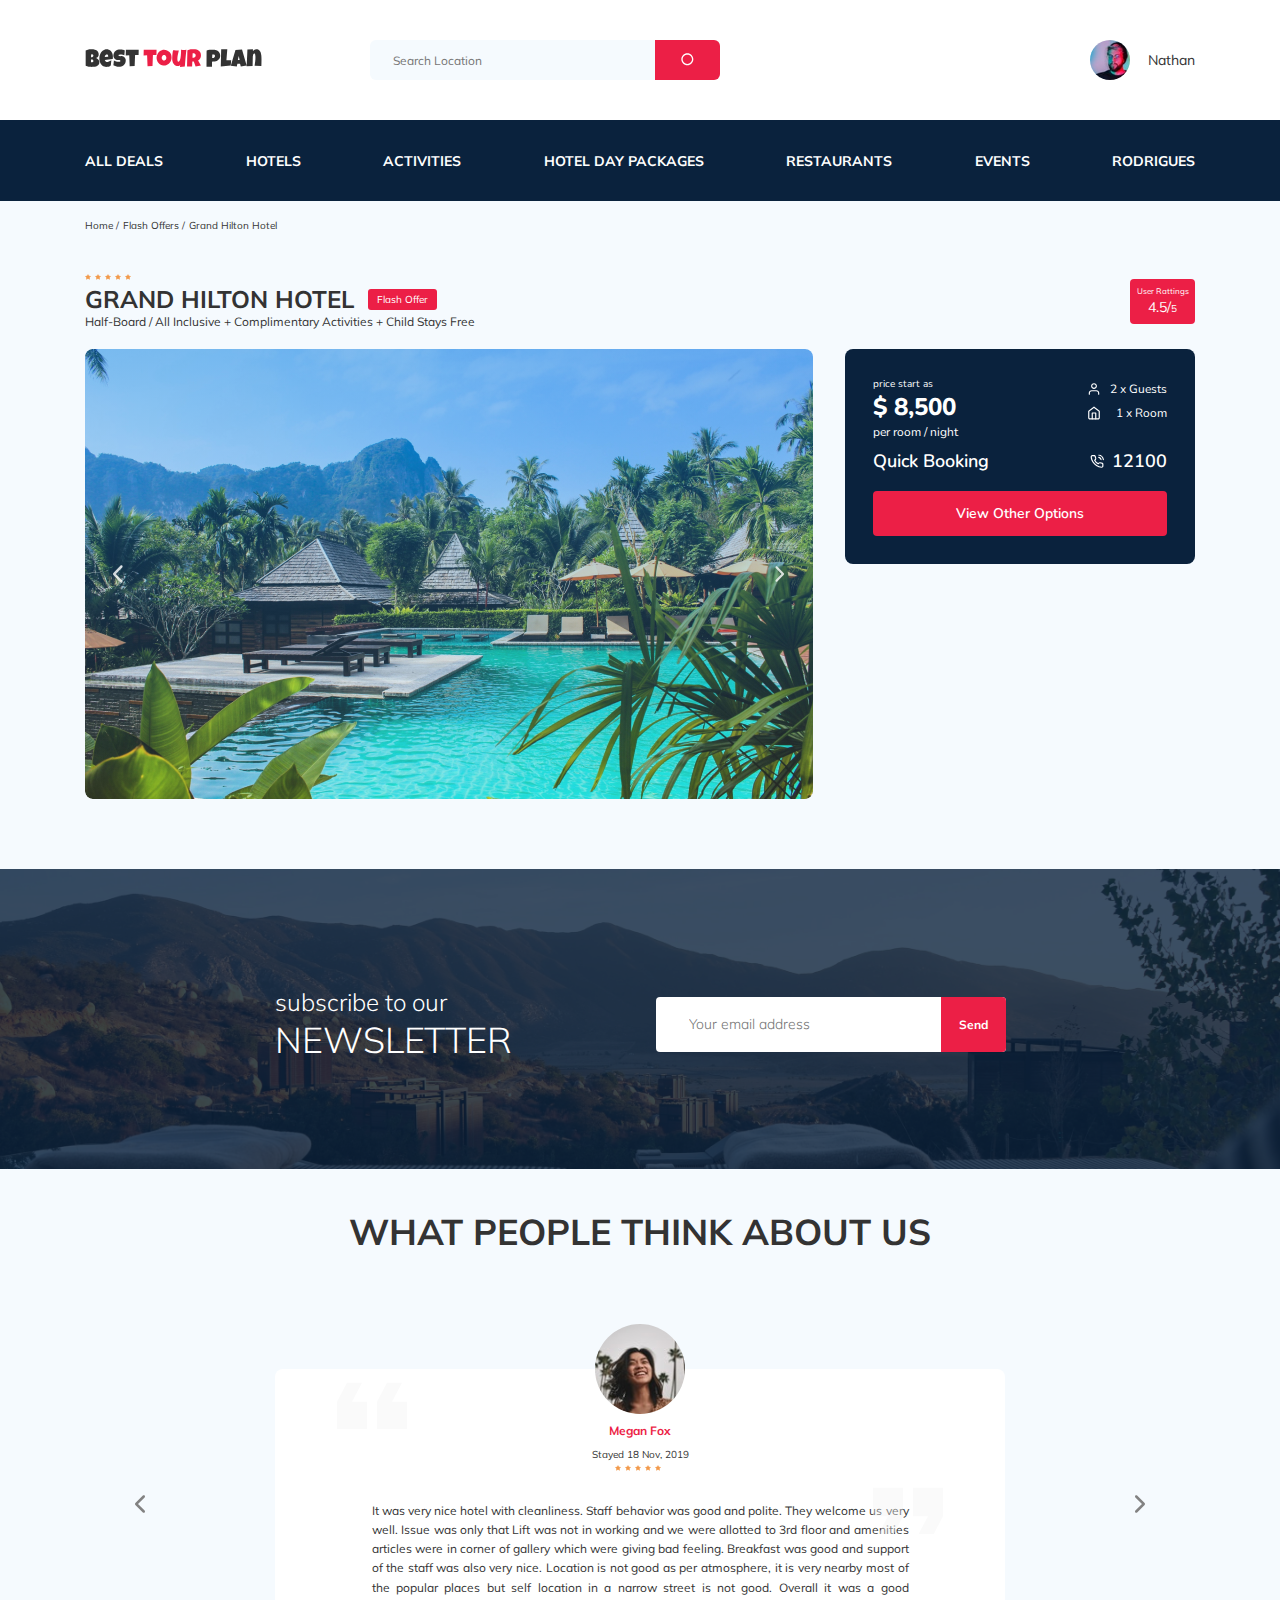
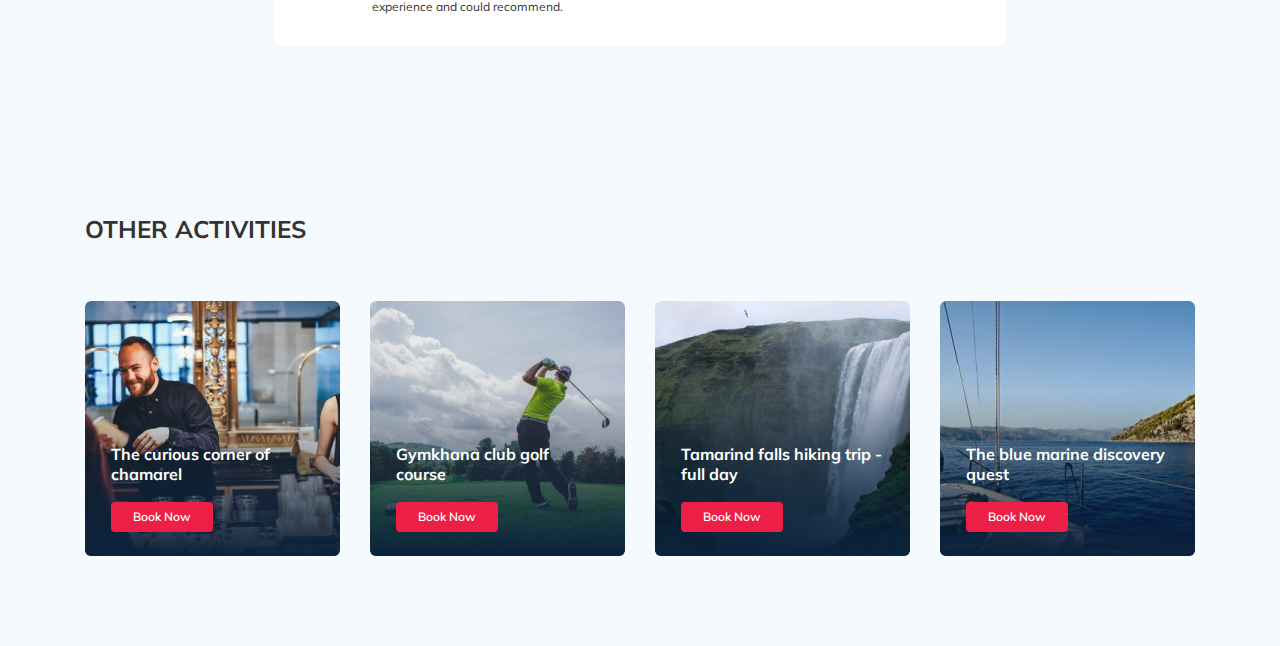
==== commit 2412b7ac: "Исправления по 22 дз" ====
--- a/index.html
+++ b/index.html
@@ -118,7 +118,7 @@
         <!-- /.hotel-info__text -->
         <div class="rating hotel-info__rating">
           <span class="rating__text">User Rattings</span>
-          <span class="rating__counter">4.5/<span class="five">5</span>
+          <span class="rating__counter">4.5/<span class="five">5</span></span>
         </div>
         <!-- /.hotel-info__rating -->
       </div>
@@ -186,7 +186,7 @@
           <div class="map">
             <iframe
               src="https://www.google.com/maps/embed?pb=!1m18!1m12!1m3!1d6716.662422744544!2d98.2966645258012!3d7.838797513501568!2m3!1f0!2f0!3f0!3m2!1i1024!2i768!4f13.1!3m3!1m2!1s0x305025650c33dbab%3A0xa67a542329d011e1!2z0J_RhdGD0LrQtdGCLCDQmtCw0YDQvtC9LCDQntGC0LXQu9GMINCl0LjQu9GC0L7QvQ!5e0!3m2!1sru!2sru!4v1644139273670!5m2!1sru!2sru"
-              width="100%" height="213" style="border:0;" allowfullscreen="" loading="lazy"></iframe>
+              width="347%" height="213" style="border:0;" allowfullscreen="" loading="lazy"></iframe>
           </div>
           <!-- /.map -->
         </div>
--- a/css/style.css
+++ b/css/style.css
@@ -897,6 +897,9 @@
   border: 0;
   background-color: #EC1F46;
   color: #fff;
+  font-size: 12px;
+  line-height: 15px;
+  font-weight: 700;
 }
 
 .reviews {
@@ -910,6 +913,7 @@
   line-height: 45px;
   text-align: center;
   text-transform: uppercase;
+  margin-top: 0;
   margin-bottom: 70px;
 }
 
@@ -973,12 +977,12 @@
 
 .reviews-slider__button--prev {
   background-image: url(../img/arrow-prev-secondary.svg);
-  left: 0;
+  left: 40px;
 }
 
 .reviews-slider__button--next {
   background-image: url(../img/arrow-next-secondary.svg);
-  right: 0;
+  right: 40px;
 }
 
 .reviews-slider__profile {
@@ -1011,6 +1015,7 @@
   font-size: 12px;
   line-height: 15px;
   color: #EC1F46;
+  margin-top: 0;
   margin-bottom: 10px;
 }
 
@@ -1058,6 +1063,7 @@
   font-size: 24px;
   line-height: 30px;
   text-transform: uppercase;
+  margin-top: 0;
   margin-bottom: 57px;
 }
 
@@ -1150,6 +1156,12 @@
     -o-object-fit: cover;
        object-fit: cover;
   }
+  .newsletter {
+    height: 260px;
+  }
+  .newsletter-wrapper {
+    height: 68px;
+  }
   .card {
     width: 230px;
     height: 230px;
@@ -1206,6 +1218,15 @@
   }
   .map {
     width: 340px;
+  }
+  .newsletter {
+    padding: 92px 0 93px 0;
+  }
+  .newsletter-wrapper {
+    margin-left: auto;
+  }
+  .newsletter-title {
+    margin: 0;
   }
   .reviews-slider__item {
     min-width: 580px;
@@ -1319,20 +1340,29 @@
   .map {
     width: 100%;
   }
+  .iframe {
+    width: 100%;
+  }
   .newsletter-wrapper {
     max-width: 576px;
     width: 92%;
-    -webkit-box-orient: vertical;
-    -webkit-box-direction: normal;
-        -ms-flex-direction: column;
-            flex-direction: column;
-    -webkit-box-align: start;
-        -ms-flex-align: start;
-            align-items: flex-start;
+    margin-left: auto;
+  }
+  .newsletter-title {
+    margin: 0;
+  }
+  .newsletter-title__strong {
+    font-size: 33px;
+    line-height: 42px;
+  }
+  .subscribe {
+    width: 280px;
+    height: 55px;
   }
   .reviews__title {
     font-size: 30px;
     line-height: 38px;
+    margin-bottom: 50px;
   }
   .reviews-slider__item {
     padding: 0 30px 30px;
@@ -1355,6 +1385,9 @@
     -webkit-transform: translate(50%, 0);
             transform: translate(50%, 0);
   }
+  .reviews-slider__text {
+    width: 455px;
+  }
   .activities {
     padding-top: 40px;
     padding-bottom: 60px;
@@ -1396,19 +1429,61 @@
     height: 319px;
     padding: 76px 0 83px 0;
   }
+  .newsletter-wrapper {
+    max-width: 320px;
+    -webkit-box-align: start;
+        -ms-flex-align: start;
+            align-items: flex-start;
+    -webkit-box-orient: vertical;
+    -webkit-box-direction: normal;
+        -ms-flex-direction: column;
+            flex-direction: column;
+    margin-left: auto;
+    height: auto;
+  }
   .newsletter__title {
+    font-size: 20px;
+    line-height: 25px;
+  }
+  .newsletter-title {
+    margin: 0;
     margin-bottom: 37px;
+  }
+  .newsletter-title__strong {
+    font-size: 30px;
+    line-height: 37px;
   }
   .subscribe {
     width: 280px;
   }
   .reviews__title {
+    width: 245px;
+    -webkit-box-align: start;
+        -ms-flex-align: start;
+            align-items: flex-start;
     font-size: 18px;
     line-height: 23px;
+    margin-left: 38px;
+    margin-bottom: 42px;
   }
   .reviews-slider__item {
     min-width: 281px;
   }
+  .reviews-slider__text {
+    width: 219px;
+  }
+  .reviews-slider__button--prev {
+    left: 39%;
+    -webkit-transform: translate(-50%, 0);
+            transform: translate(-50%, 0);
+    margin-left: -65px;
+  }
+  .reviews-slider__button--next {
+    right: 39%;
+    margin-right: -65px;
+    -webkit-transform: translate(50%, 0);
+            transform: translate(50%, 0);
+  }
   .card {
     width: 100%;
   }
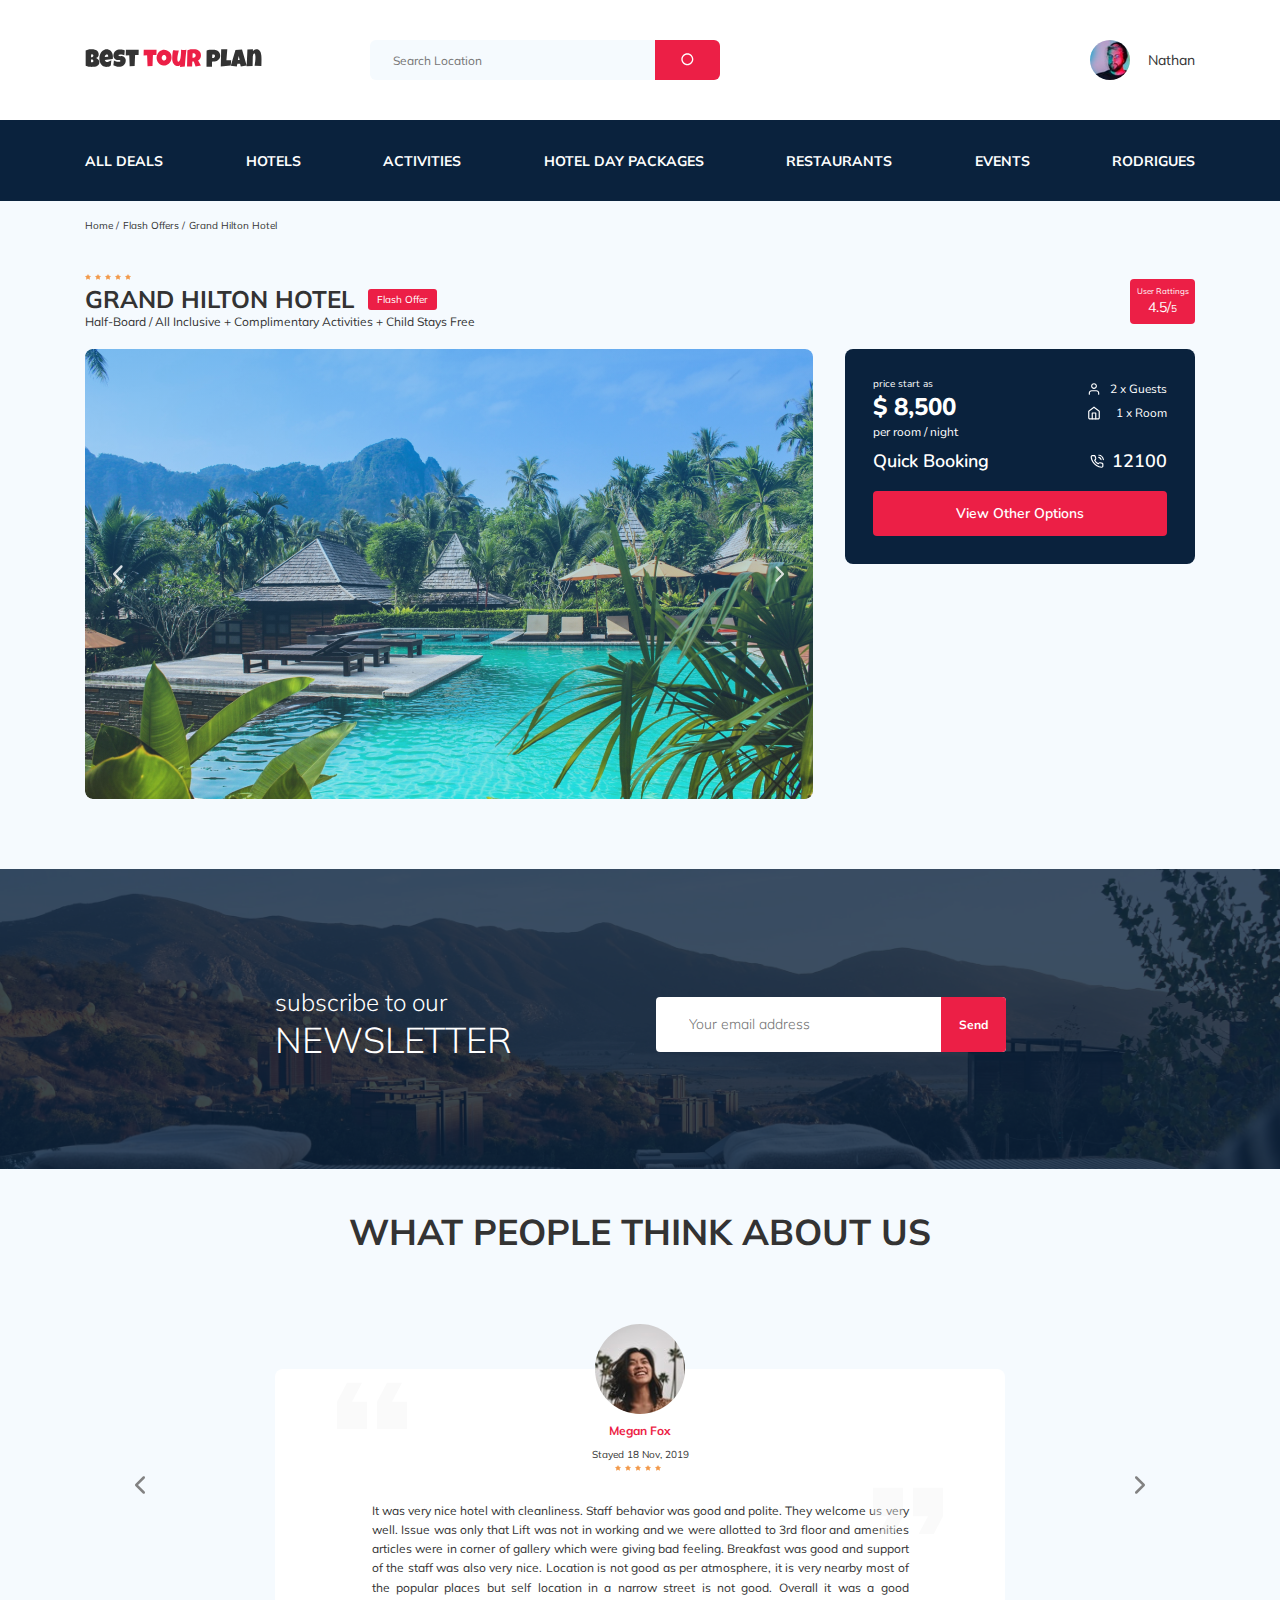
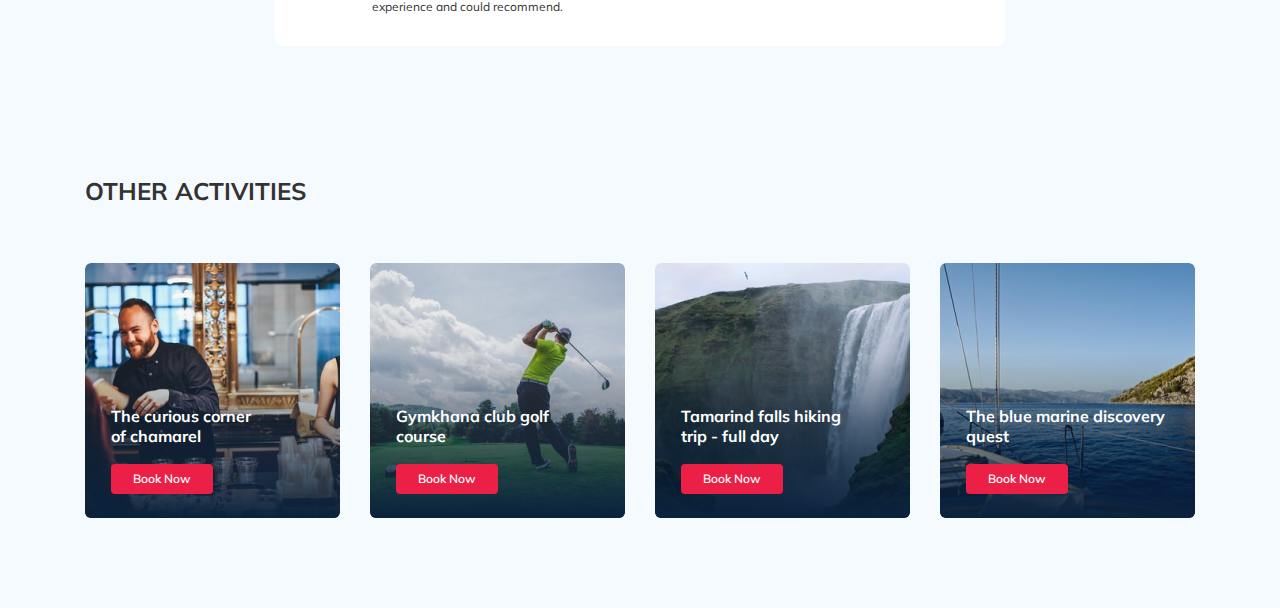
==== commit b885ce0c: "Изменения для 23 дз" ====
--- a/index.html
+++ b/index.html
@@ -269,10 +269,7 @@
                 inventore distinctio quidem assumenda, adipisci fugiat illo, animi iusto 
                 dolorum modi officia nihil ipsum voluptatum, culpa pariatur. Ea est sequi, 
                 totam officiis repudiandae inventore, asperiores beatae itaque iure dicta 
-                facilis saepe deleniti sit. Maiores, accusamus ad eaque a sunt iste dolor 
-                non id velit obcaecati at nobis blanditiis cum officiis dolore voluptatum 
-                eveniet inventore ut. Nisi ullam dolorem consectetur. Corrupti, natus reiciendis 
-                quae accusamus maxime cum?</p>
+                facilis saepe deleniti sit?</p>
             </div>
             <!-- /.reviews-slider__item -->
           </div>
@@ -294,7 +291,7 @@
           <img src="img/activity-1.jpg" 
           alt="The curious corner of chamarel" 
           class="card__image">
-          <h3 class="card__title">The curious corner of chamarel</h3>
+          <h3 class="card__title">The curious corner<br>of chamarel</h3>
           <button class="card__button">Book Now</button>
         </div>
         <!-- /.card -->
@@ -302,7 +299,7 @@
           <img src="img/activity-2.jpg" 
           alt="Gymkhana club golf course" 
           class="card__image">
-          <h3 class="card__title">Gymkhana club golf course</h3>
+          <h3 class="card__title">Gymkhana club golf<br>course</h3>
           <button class="card__button">Book Now</button>
         </div>
         <!-- /.card -->
@@ -310,7 +307,7 @@
           <img src="img/activity-3.jpg" 
           alt="Tamarind falls hiking trip - full day" 
           class="card__image">
-          <h3 class="card__title">Tamarind falls hiking trip - full day</h3>
+          <h3 class="card__title">Tamarind falls hiking<br>trip - full day</h3>
           <button class="card__button">Book Now</button>
         </div>
         <!-- /.card -->
@@ -318,7 +315,7 @@
           <img src="img/activity-4.jpg" 
           alt="The blue marine discovery quest" 
           class="card__image">
-          <h3 class="card__title">The blue marine discovery quest</h3>
+          <h3 class="card__title">The blue marine discovery<br>quest</h3>
           <button class="card__button">Book Now</button>
         </div>
         <!-- /.card -->
--- a/css/style.css
+++ b/css/style.css
@@ -1228,8 +1228,20 @@
   .newsletter-title {
     margin: 0;
   }
+  .reviews {
+    padding: 40px 0 60px 0;
+  }
   .reviews-slider__item {
-    min-width: 580px;
+    max-width: 580px;
+  }
+  .reviews-slider__text {
+    max-width: 455px;
+  }
+  .reviews__title {
+    width: 487px;
+    font-size: 30px;
+    line-height: 38px;
+    margin: 0 auto 50px;
   }
   .activities-wrapper {
     -ms-flex-wrap: wrap;
@@ -1360,9 +1372,8 @@
     height: 55px;
   }
   .reviews__title {
-    font-size: 30px;
-    line-height: 38px;
-    margin-bottom: 50px;
+    width: 70%;
+    margin: 0 auto 50px;
   }
   .reviews-slider__item {
     padding: 0 30px 30px;
@@ -1456,6 +1467,9 @@
   .subscribe {
     width: 280px;
   }
+  .reviews {
+    padding: 40px 0 50px 0;
+  }
   .reviews__title {
     width: 245px;
     -webkit-box-align: start;
@@ -1471,6 +1485,7 @@
   }
   .reviews-slider__text {
     width: 219px;
+    text-align: left;
   }
   .reviews-slider__button--prev {
     left: 39%;
@@ -1484,8 +1499,23 @@
     -webkit-transform: translate(50%, 0);
             transform: translate(50%, 0);
   }
+  .activities__title {
+    font-size: 18px;
+    line-height: 23px;
+    margin-bottom: 36px;
+  }
   .card {
     width: 100%;
   }
+  .card:nth-of-type(2) {
+    -webkit-box-ordinal-group: 3;
+        -ms-flex-order: 2;
+            order: 2;
+  }
+  .card:nth-of-type(4) {
+    -webkit-box-ordinal-group: 5;
+        -ms-flex-order: 4;
+            order: 4;
+  }
 }
 /*# sourceMappingURL=style.css.map */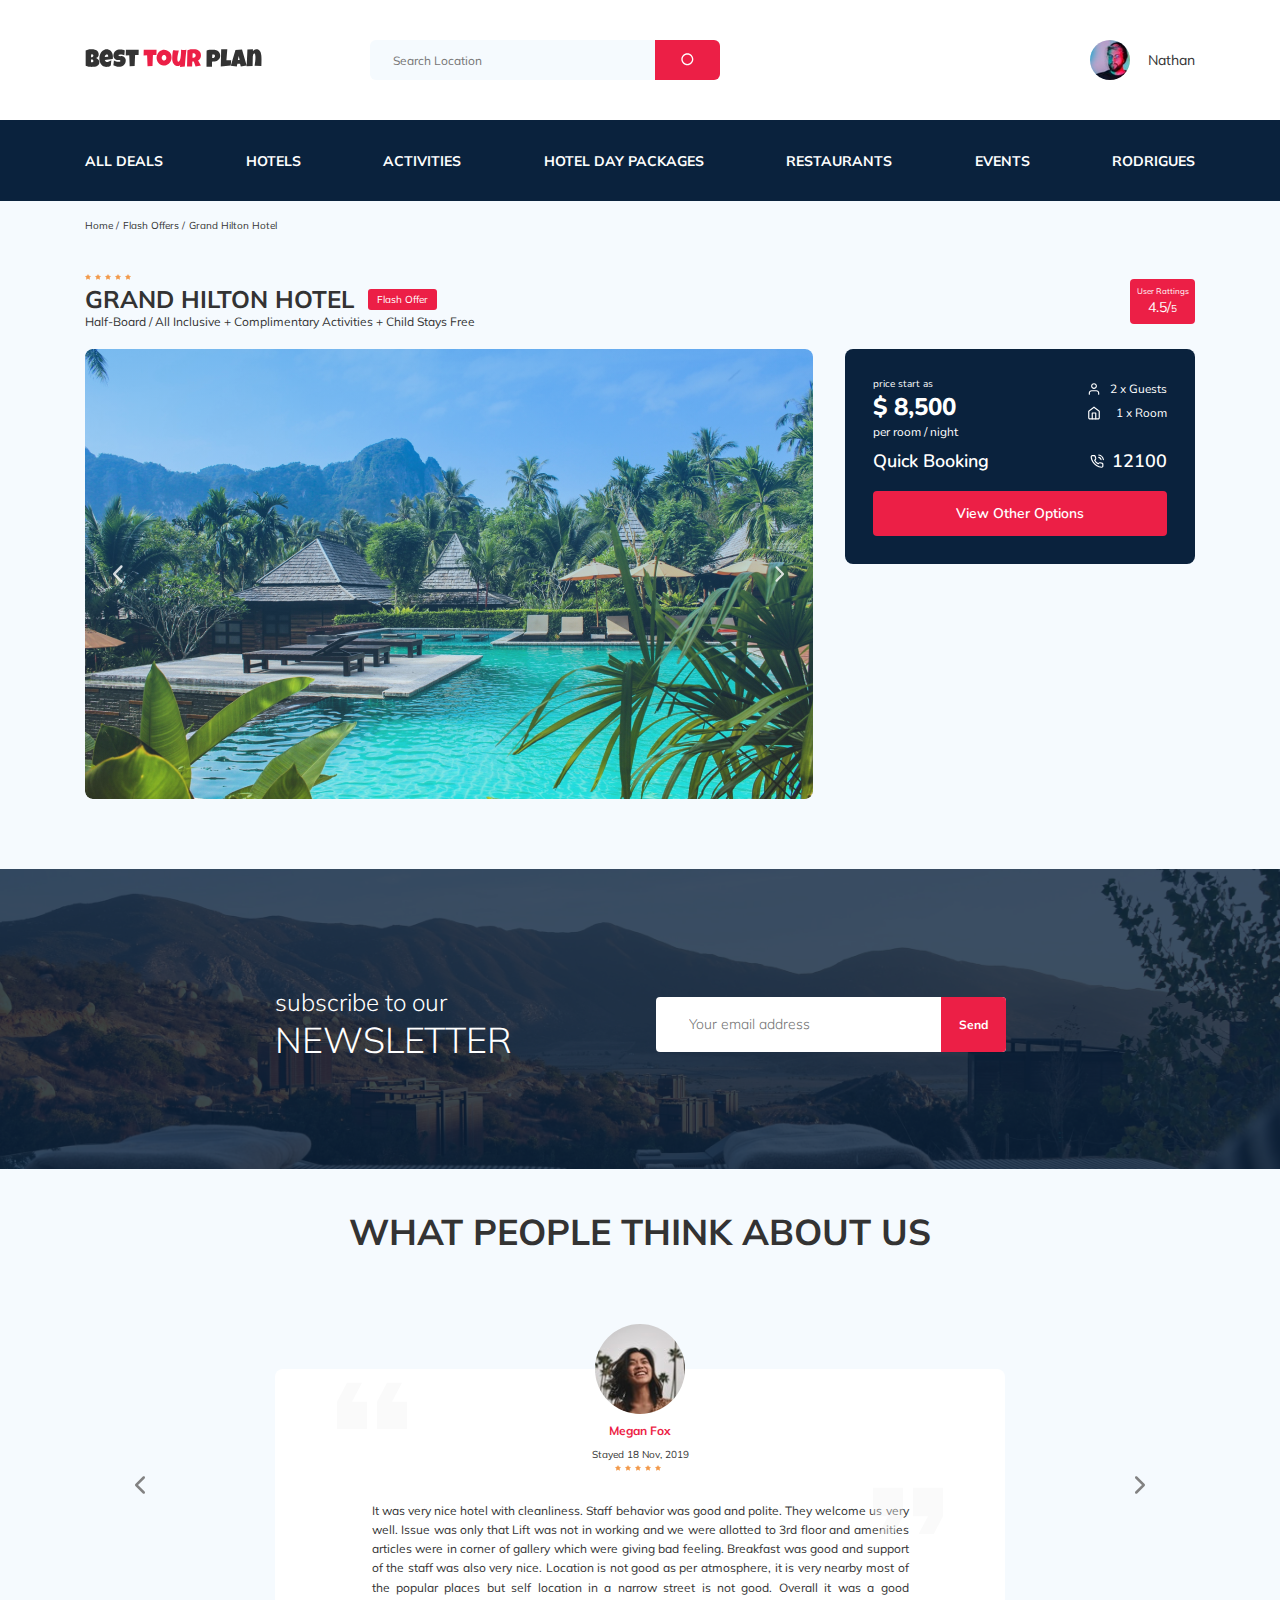
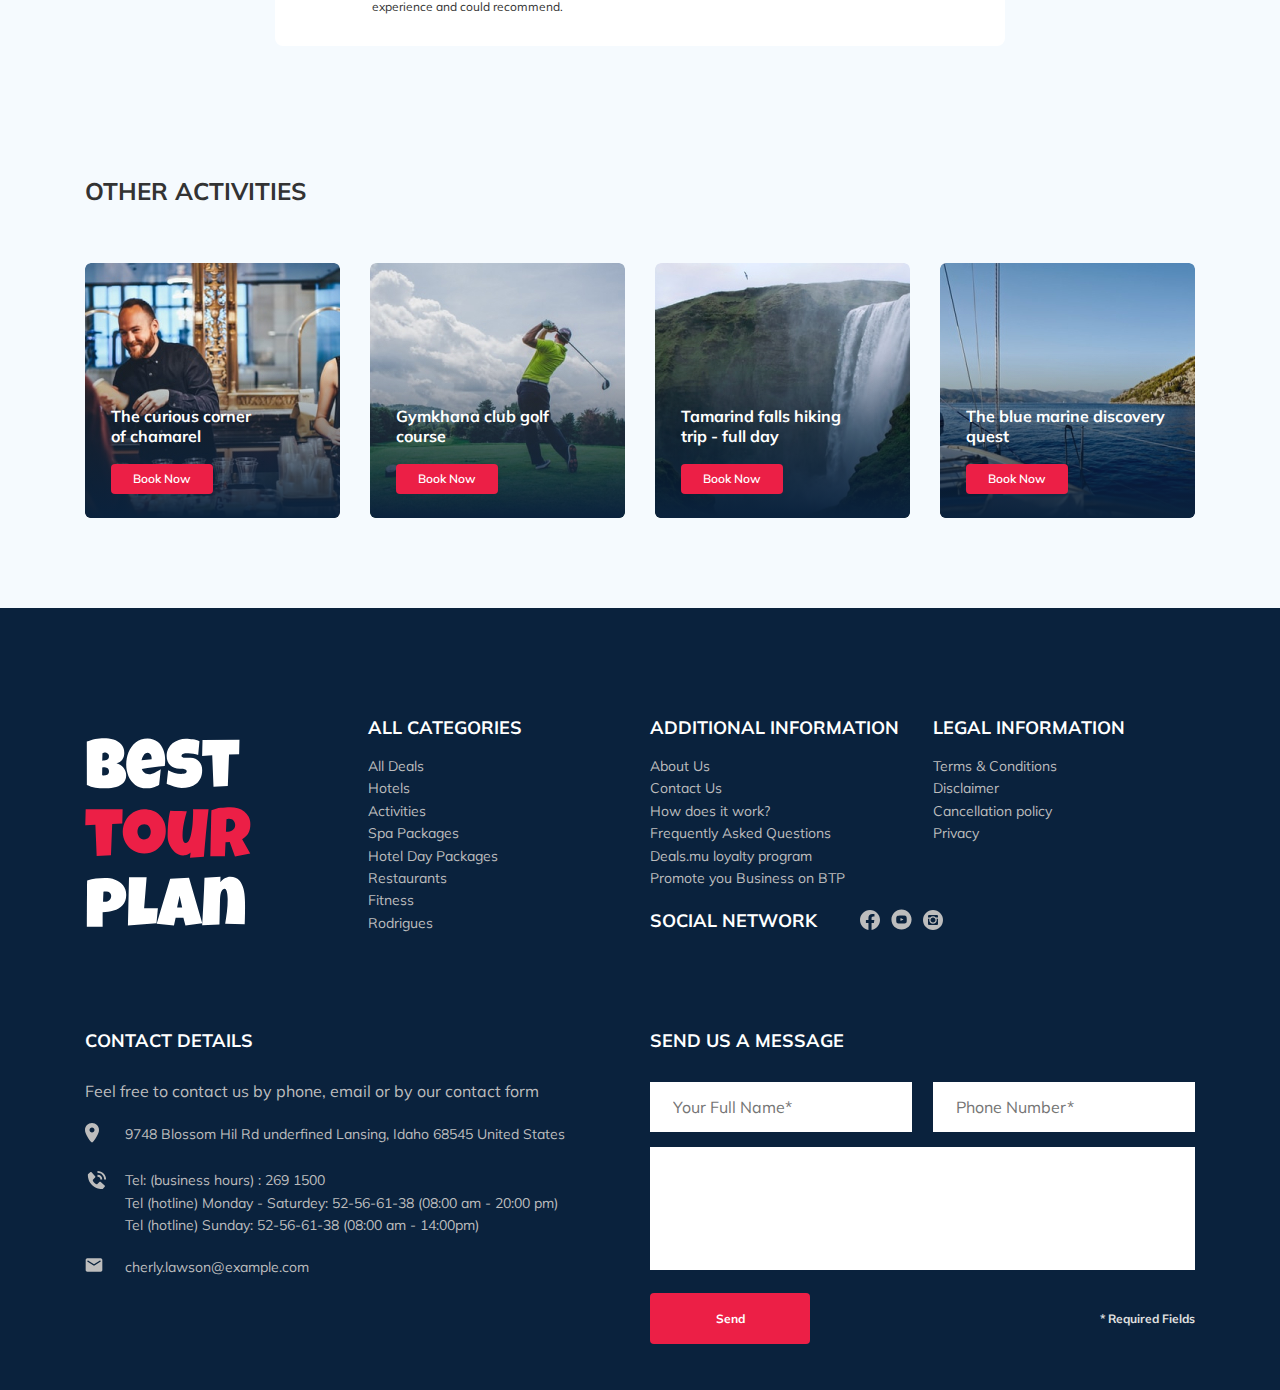
==== commit 4e35213b: "Cоздали: footer section" ====
--- a/index.html
+++ b/index.html
@@ -323,6 +323,118 @@
     </div>
     <!-- /.container -->
   </section>
+  <footer class="footer">
+    <div class="container">
+      <div class="footer-wrapper">
+        <img 
+        src="img/vartical-logo.svg" 
+        alt="Logo: Best Tour Plan" 
+        class="logo footer__logo">
+
+        <div class="footer__list footer__categories">
+          <h3 class="footer__title">ALL CATEGORIES</h3>
+          <ul class="footer__ul">
+            <li class="footer__item"><a href="#" class="footer__link">All Deals</a></li>
+            <li class="footer__item"><a href="#" class="footer__link"></a>Hotels</li>
+            <li class="footer__item"><a href="#" class="footer__link"></a>Activities</li>
+            <li class="footer__item"><a href="#" class="footer__link"></a>Spa Packages</li>
+            <li class="footer__item"><a href="#" class="footer__link"></a>Hotel Day Packages</li>
+            <li class="footer__item"><a href="#" class="footer__link"></a>Restaurants</li>
+            <li class="footer__item"><a href="#" class="footer__link"></a>Fitness</li>
+            <li class="footer__item"><a href="#" class="footer__link"></a>Rodrigues</li>
+          </ul>
+        </div>
+        <!-- /.footer__list -->
+        <div class="footer__list footer__additional">
+          <h3 class="footer__title">ADDITIONAL INFORMATION</h3>
+          <ul class="footer__ul">
+            <li class="footer__item"><a href="#" class="footer__link">About Us</a></li>
+            <li class="footer__item"><a href="#" class="footer__link"></a>Contact Us</li>
+            <li class="footer__item"><a href="#" class="footer__link"></a>How does it work?</li>
+            <li class="footer__item"><a href="#" class="footer__link"></a>Frequently Asked Questions</li>
+            <li class="footer__item"><a href="#" class="footer__link"></a>Deals.mu loyalty program</li>
+            <li class="footer__item"><a href="#" class="footer__link"></a>Promote you Business on BTP</li>
+          </ul>
+        </div>
+        <!-- /.footer__list -->
+        <div class="footer__social-network">
+          <h3 class="footer__title footer__title--inline">SOCIAL NETWORK</h3>
+          <div class="footer__social-links">
+            <a href="#" class="footer__link"><img src="img/facebook.svg" alt="Icon: facebook"></a>
+            <a href="#" class="footer__link"><img src="img/youtube.svg" alt="Icon: youtube"></a>
+            <a href="#" class="footer__link"><img src="img/instagram.svg" alt="Icon: instagram"></a>
+          </div>
+          <!-- /.footer__social-links -->
+        </div>
+        <!-- /.footer__social-network -->
+        <div class="footer__list footer__legal">
+          <h3 class="footer__title">LEGAL INFORMATION</h3>
+          <ul class="footer__ul">
+            <li class="footer__item"><a href="#" class="footer__link">Terms & Conditions</a></li>
+            <li class="footer__item"><a href="#" class="footer__link">Disclaimer</a></li>
+            <li class="footer__item"><a href="#" class="footer__link">Cancellation policy</a></li>
+            <li class="footer__item"><a href="#" class="footer__link">Privacy</a></li>
+          </ul>
+        </div>
+        <!-- /.footer__list -->
+        <div class="footer__contact-details">
+          <h3 class="footer__title footer__title--mb-3">Contact Details</h3>
+          <p class="footer__text">
+            Feel free to contact us by phone, email or by our contact form
+          </p>
+          <ul class="footer__ul">
+            <li class="footer__item footer__item--mb-2">
+              <div class="footer__icon-wrapper">
+                <img 
+                class="footer__icon" 
+                src="img/map-marker.svg" 
+                alt="Icon: map-marker">
+              </div>
+            9748 Blossom Hil Rd underfined Lansing, Idaho 68545 United States</li>
+            <li class="footer__item footer__item--mb-2">
+              <div class="footer__icon-wrapper">
+                  <img 
+                  class="footer__icon" 
+                  src="img/contact-phone-call.svg" 
+                  alt="Icon: phone-call">
+              </div>
+              Tel: (business hours) : 269 1500 <br>
+              Tel (hotline) Monday - Saturdey: 52-56-61-38 (08:00 am - 20:00 pm) <br>
+              Tel (hotline) Sunday: 52-56-61-38 (08:00 am - 14:00pm)</li>
+            <li class="footer__item footer__item--mb-2">
+              <div class="footer__icon-wrapper">
+                <img 
+                class="footer__icon" 
+                src="img/email.svg" 
+                alt="Icon: email">
+              </div>
+            cherly.lawson@example.com</li>
+          </ul>
+        </div>
+        <!-- /.footer__contact-details -->
+        <div class="footer__contact-form">
+          <h3 class="footer__title footer__title--mb-3">Send us a message</h3>
+          <form action="#" class="footer__form">
+            <input type="text" class="input footer__input" placeholder="Your Full Name*">
+            <input type="text" class="input footer__input" placeholder="Phone Number*">
+
+            <textarea 
+            class="footer__message" id="" 
+            cols="30" 
+            rows="10" 
+            placeholder="Message">
+            </textarea>
+            <button class="button footer__button" type="submit">Send</button>
+            <span class="footer__info">* Required Fields</span>
+
+          </form>
+        </div>
+        <!-- /.footer__contact-form -->
+      </div>
+      <!-- /.footer-wrapper -->
+    </div>
+    <!-- /.container -->
+  </footer>
   <script src="js/swiper-bundle.min.js"></script>
   <script src="js/main.js"></script>
 </body>
--- a/css/style.css
+++ b/css/style.css
@@ -1143,6 +1143,191 @@
   cursor: pointer;
 }
 
+.footer {
+  background-color: #0a223d;
+  color: #fff;
+  padding-top: 108px;
+  padding-bottom: 46px;
+}
+
+.footer-wrapper {
+  display: -ms-grid;
+  display: grid;
+  -ms-grid-columns: (minmax(min-content, 1fr))[4];
+      grid-template-columns: repeat(4, minmax(-webkit-min-content, 1fr));
+      grid-template-columns: repeat(4, minmax(min-content, 1fr));
+  grid-gap: 20px;
+  grid-auto-rows: minmax(40px, -webkit-min-content);
+  grid-auto-rows: minmax(40px, min-content);
+}
+
+.footer__logo {
+  width: 166px;
+  -ms-grid-row: 1;
+  -ms-grid-row-span: 2;
+  grid-row: 1 / 3;
+  -ms-flex-item-align: stretch;
+      -ms-grid-row-align: stretch;
+      align-self: stretch;
+}
+
+.footer__categories {
+  -ms-grid-row: 1;
+  -ms-grid-row-span: 3;
+  grid-row: 1 / 4;
+}
+
+.footer__social-links {
+  display: -webkit-box;
+  display: -ms-flexbox;
+  display: flex;
+  -webkit-box-align: center;
+      -ms-flex-align: center;
+          align-items: center;
+  min-width: 83px;
+  -webkit-box-pack: justify;
+      -ms-flex-pack: justify;
+          justify-content: space-between;
+}
+
+.footer__social-network {
+  display: -webkit-box;
+  display: -ms-flexbox;
+  display: flex;
+  -webkit-box-align: start;
+      -ms-flex-align: start;
+          align-items: start;
+  -ms-grid-row: 2;
+  -ms-grid-row-span: 2;
+  grid-row: 2 / 4;
+  grid-column: span 2;
+}
+
+.footer__contact-details {
+  -ms-grid-column: span 2;
+      grid-column-start: span 2;
+}
+
+.footer__contact-form {
+  grid-column: span 2;
+}
+
+.footer__form {
+  display: -webkit-box;
+  display: -ms-flexbox;
+  display: flex;
+  -webkit-box-align: center;
+      -ms-flex-align: center;
+          align-items: center;
+  -webkit-box-pack: justify;
+      -ms-flex-pack: justify;
+          justify-content: space-between;
+  -ms-flex-wrap: wrap;
+      flex-wrap: wrap;
+}
+
+.footer__ul {
+  padding: 0;
+  margin: 0;
+  list-style: none;
+}
+
+.footer__title {
+  font-style: normal;
+  font-weight: normal;
+  font-size: 18px;
+  line-height: 23px;
+  font-weight: bold;
+  margin-top: 0;
+  margin-bottom: 16px;
+  text-transform: uppercase;
+}
+
+.footer__title--inline {
+  margin: 0 43px 0 0;
+}
+
+.footer__title--mb-3 {
+  margin-bottom: 30px;
+}
+
+.footer__item {
+  display: -webkit-box;
+  display: -ms-flexbox;
+  display: flex;
+  -webkit-box-align: start;
+      -ms-flex-align: start;
+          align-items: flex-start;
+  font-style: normal;
+  font-weight: normal;
+  font-size: 14px;
+  line-height: 160%;
+  color: #bdbdbd;
+}
+
+.footer__item--mb-2 {
+  margin-bottom: 20px;
+}
+
+.footer__icon-wrapper {
+  min-width: 40px;
+}
+
+.footer__text {
+  color: #bdbdbd;
+  margin-bottom: 22px;
+}
+
+.footer__link {
+  text-decoration: none;
+  color: inherit;
+}
+
+.footer__input {
+  background-color: #fff;
+  background-repeat: 4px;
+  border: none;
+  padding: 0 23px;
+  height: 50px;
+  margin-bottom: 15px;
+  -ms-flex-preferred-size: 48%;
+      flex-basis: 48%;
+}
+
+.footer__message {
+  width: 539px;
+  height: 123px;
+  resize: none;
+  background-color: #fff;
+  padding: 18px 23px;
+  border: none;
+  -ms-flex-preferred-size: 100%;
+      flex-basis: 100%;
+  margin-bottom: 23px;
+}
+
+.footer__button {
+  min-width: 160px;
+  min-height: 50px;
+  padding: 18px;
+  font-style: normal;
+  font-weight: bold;
+  font-size: 12px;
+  line-height: 15px;
+  color: #fff;
+  background-color: #EC1F46;
+  border: none;
+  border-radius: 4px;
+}
+
+.footer__info {
+  font-style: normal;
+  font-weight: bold;
+  font-size: 12px;
+  line-height: 15px;
+  color: #E0E0E0;
+}
+
 @media (max-width: 1200px) {
   .container {
     max-width: 960px;
@@ -1162,6 +1347,18 @@
   .newsletter-wrapper {
     height: 68px;
   }
+  .reviews {
+    height: 550px;
+  }
+  .reviews-slider__button {
+    top: 50%;
+  }
+  .reviews-slider__button--prev {
+    left: 0;
+  }
+  .reviews-slider__button--next {
+    right: 0;
+  }
   .card {
     width: 230px;
     height: 230px;
@@ -1230,12 +1427,22 @@
   }
   .reviews {
     padding: 40px 0 60px 0;
+    height: 532px;
   }
   .reviews-slider__item {
     max-width: 580px;
   }
   .reviews-slider__text {
     max-width: 455px;
+  }
+  .reviews-slider__button {
+    top: 55%;
+  }
+  .reviews-slider__button--prev {
+    left: 0;
+  }
+  .reviews-slider__button--next {
+    right: 0;
   }
   .reviews__title {
     width: 487px;
@@ -1385,13 +1592,13 @@
     top: 32px;
   }
   .reviews-slider__button--prev {
-    left: 50%;
+    left: 45%;
     -webkit-transform: translate(-50%, 0);
             transform: translate(-50%, 0);
     margin-left: -65px;
   }
   .reviews-slider__button--next {
-    right: 50%;
+    right: 45%;
     margin-right: -65px;
     -webkit-transform: translate(50%, 0);
             transform: translate(50%, 0);
@@ -1469,6 +1676,7 @@
   }
   .reviews {
     padding: 40px 0 50px 0;
+    height: 661px;
   }
   .reviews__title {
     width: 245px;
@@ -1477,8 +1685,7 @@
             align-items: flex-start;
     font-size: 18px;
     line-height: 23px;
-    margin-left: 38px;
-    margin-bottom: 42px;
+    margin: 0 auto 42px;
   }
   .reviews-slider__item {
     min-width: 281px;
@@ -1488,13 +1695,13 @@
     text-align: left;
   }
   .reviews-slider__button--prev {
-    left: 39%;
+    left: 43%;
     -webkit-transform: translate(-50%, 0);
             transform: translate(-50%, 0);
     margin-left: -65px;
   }
   .reviews-slider__button--next {
-    right: 39%;
+    right: 43%;
     margin-right: -65px;
     -webkit-transform: translate(50%, 0);
             transform: translate(50%, 0);
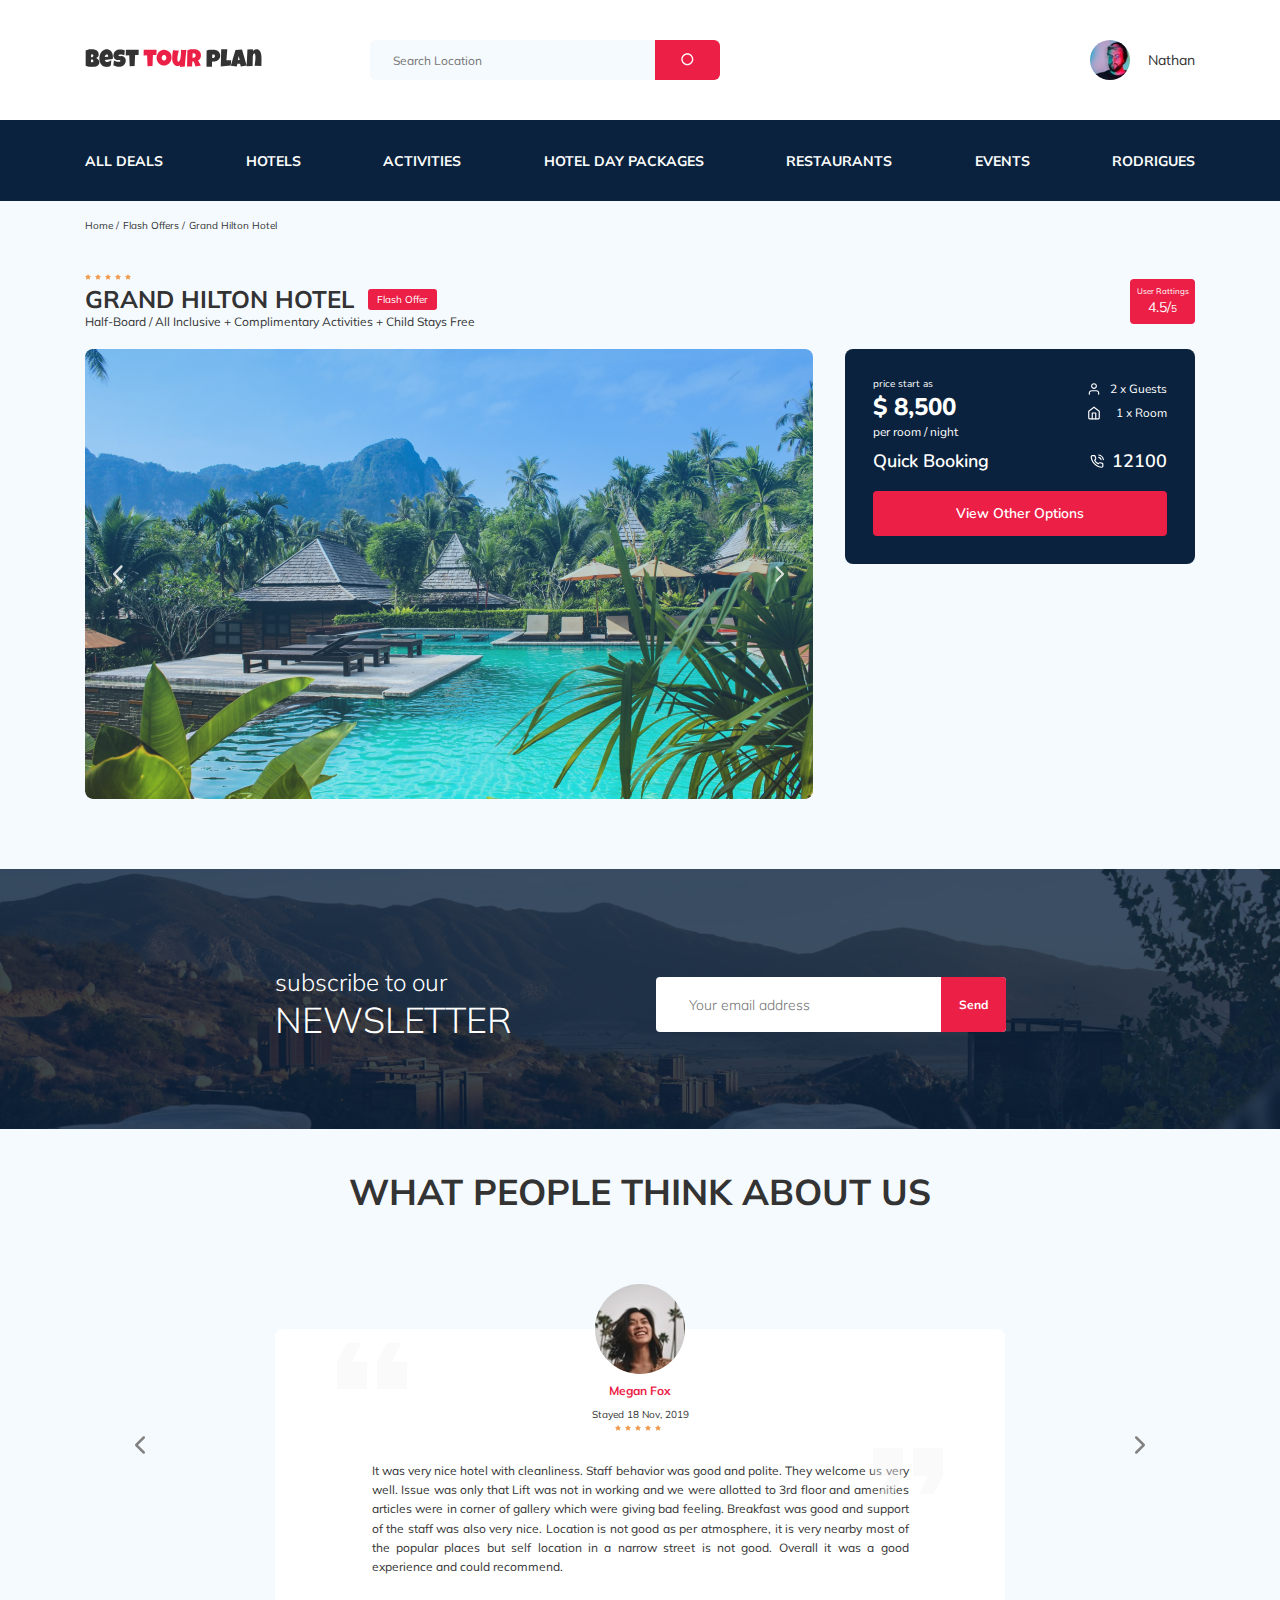
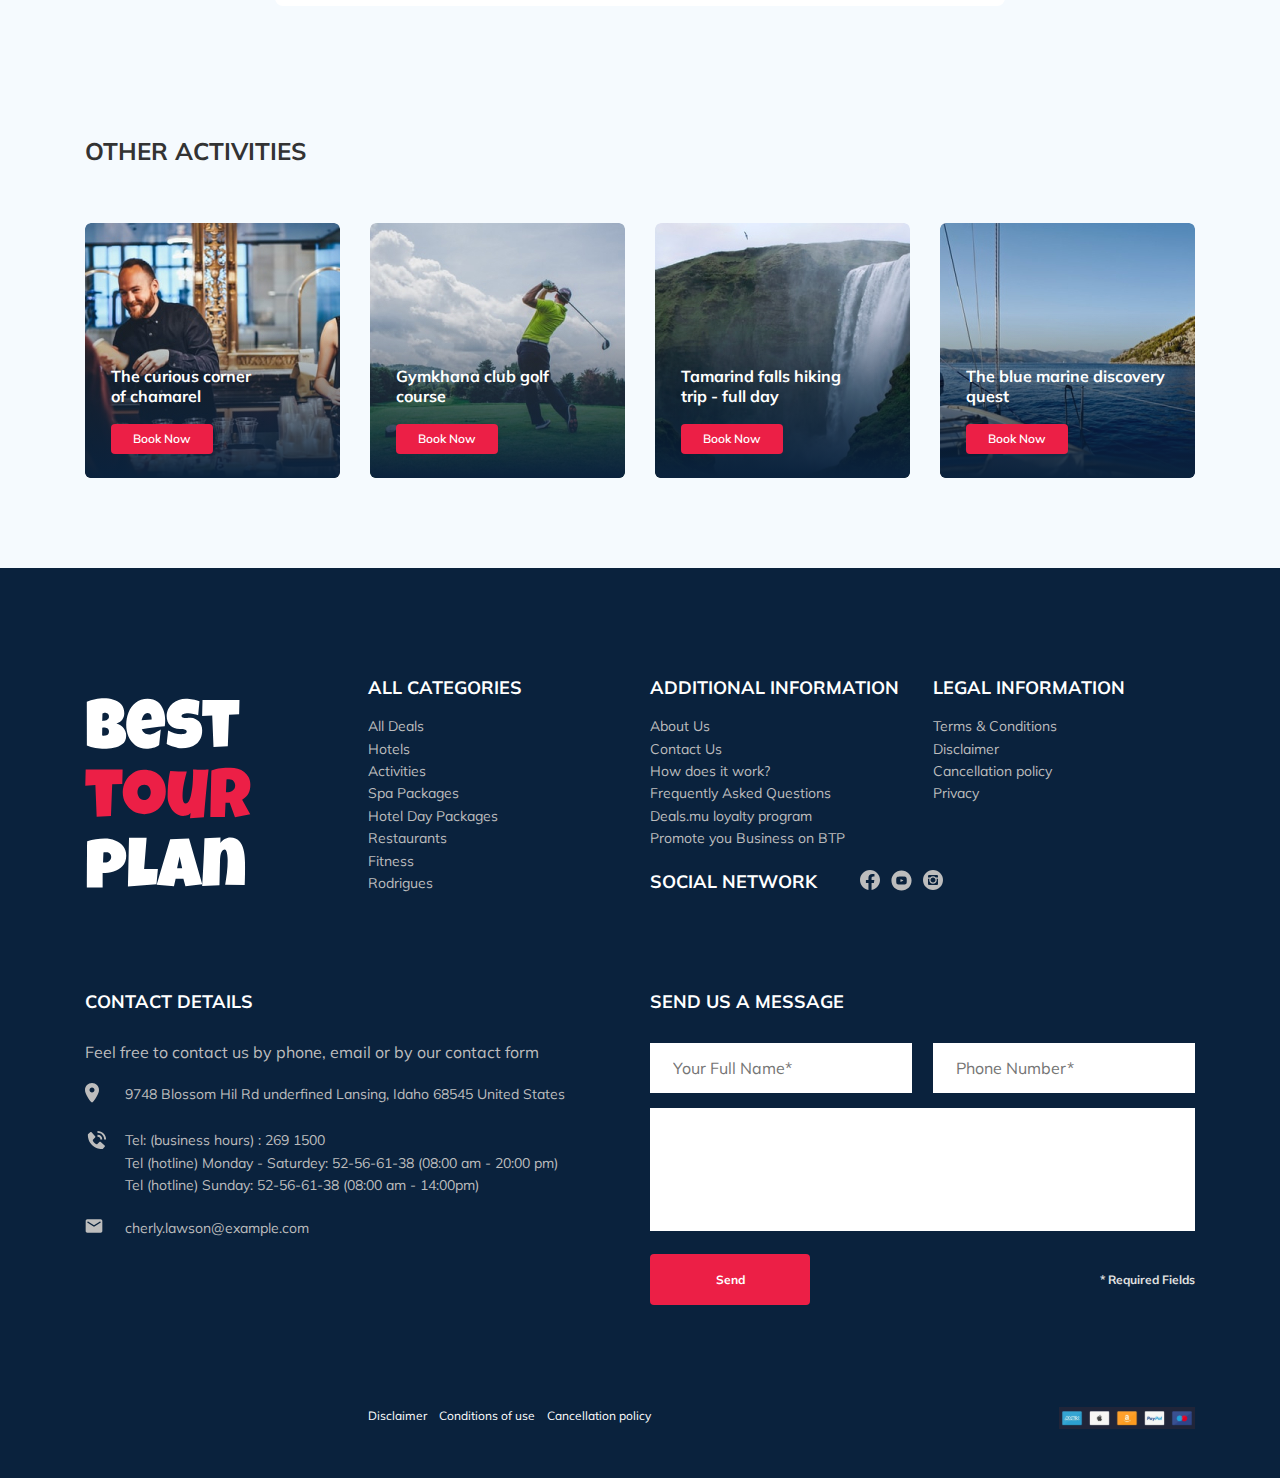
==== commit 7533972e: "создание: mobile menu" ====
--- a/index.html
+++ b/index.html
@@ -11,14 +11,14 @@
     rel="stylesheet">
 </head>
 <body>
-  <header class="navbar">
+  <header class="navbar navbar--mobile--fixed">
     <div class="container">
       <div class="navbar-top">
         <a href="#" class="logo">
           <img src="img/horizontal-logo.svg" alt="Logo: Best Tour Plan" class="logo__image">
         </a>
 
-        <form action="#" class="search navbar__search">
+        <form action="#" class="search navbar__search navbar__search--mobile--hidden">
           <input 
           type="text" 
           class="search__input" 
@@ -29,7 +29,7 @@
           </button>
         </form>
 
-        <a href="#" class="user navbar__user">
+        <a href="#" class="user navbar__user navbar__user--mobile--hidden">
           <img 
           src="img/user_avatar.jpeg" 
           alt="avatar: Nathan" 
@@ -51,6 +51,24 @@
     <div class="navbar-bottom">
       <div class="container">
         <ul class="navbar-menu">
+          <li class="navbar-menu__item navbar-menu__item--mobile--visible">
+            <a href="#" class="user navbar__user navbar__user--mobile--visible">
+              <img 
+              src="img/user_avatar.jpeg" 
+              alt="avatar: Nathan" 
+              class="user__avatar">
+              <span class="user__name user__name--light">Nathan</span>
+            </a>
+            <!-- /.user -->
+          </li>
+          <li class="navbar-menu__item navbar-menu__item--mobile--visible">
+            <form action="#" class="search navbar__search navbar__search--mobile--visible">
+              <input type="text" class="search__input" placeholder="Search Location">
+              <button class="search__button">
+                <img src="img/search.svg" alt="Icon:search">
+              </button>
+            </form>
+          </li>
           <li class="navbar-menu__item">
             <a href="#" class="navbar-menu__link">All Deals</a>
           </li>
@@ -186,7 +204,7 @@
           <div class="map">
             <iframe
               src="https://www.google.com/maps/embed?pb=!1m18!1m12!1m3!1d6716.662422744544!2d98.2966645258012!3d7.838797513501568!2m3!1f0!2f0!3f0!3m2!1i1024!2i768!4f13.1!3m3!1m2!1s0x305025650c33dbab%3A0xa67a542329d011e1!2z0J_RhdGD0LrQtdGCLCDQmtCw0YDQvtC9LCDQntGC0LXQu9GMINCl0LjQu9GC0L7QvQ!5e0!3m2!1sru!2sru!4v1644139273670!5m2!1sru!2sru"
-              width="347%" height="213" style="border:0;" allowfullscreen="" loading="lazy"></iframe>
+              width="347" height="213" style="border:0;" allowfullscreen="" loading="lazy"></iframe>
           </div>
           <!-- /.map -->
         </div>
@@ -417,19 +435,31 @@
           <form action="#" class="footer__form">
             <input type="text" class="input footer__input" placeholder="Your Full Name*">
             <input type="text" class="input footer__input" placeholder="Phone Number*">
-
             <textarea 
-            class="footer__message" id="" 
+            class="footer__message"
             cols="30" 
             rows="10" 
             placeholder="Message">
             </textarea>
             <button class="button footer__button" type="submit">Send</button>
             <span class="footer__info">* Required Fields</span>
-
           </form>
         </div>
         <!-- /.footer__contact-form -->
+        <div class="footer__bottom">
+            <ul class="footer__bottom-ul">
+              <li class="footer__bottom-item">
+                <a href="#" class="footer__bottom-link">Disclaimer</a></li>
+              <li class="footer__bottom-item">
+                <a href="#" class="footer__bottom-link">Conditions of use</a></li>
+              <li class="footer__bottom-item">
+                <a href="#" class="footer__bottom-link">Cancellation policy</a></li>
+            </ul>
+          <div class="footer__bottom-icons">
+            <img src="img/footer-icons.svg" alt="Icon: payment" class="info-icons">
+          </div>
+        </div>
+        <!-- /.footer__bottom -->
       </div>
       <!-- /.footer-wrapper -->
     </div>
--- a/css/style.css
+++ b/css/style.css
@@ -417,6 +417,10 @@
   line-height: 18px;
 }
 
+.navbar-menu__item--mobile--visible {
+  display: none;
+}
+
 .logo__image {
   width: 177px;
 }
@@ -817,6 +821,7 @@
 }
 
 .newsletter {
+  height: 260px;
   position: relative;
   padding: 98px 0 87px 0;
   background-image: url(../img/newsletter-bg.jpeg);
@@ -849,6 +854,7 @@
       -ms-flex-pack: justify;
           justify-content: space-between;
   max-width: 731px;
+  height: 75px;
   margin: auto;
 }
 
@@ -1328,6 +1334,53 @@
   color: #E0E0E0;
 }
 
+.footer__bottom {
+  display: -webkit-box;
+  display: -ms-flexbox;
+  display: flex;
+  -webkit-box-orient: horizontal;
+  -webkit-box-direction: normal;
+      -ms-flex-direction: row;
+          flex-direction: row;
+  -webkit-box-pack: justify;
+      -ms-flex-pack: justify;
+          justify-content: space-between;
+  margin-top: 82px;
+  -ms-grid-column: 2;
+  -ms-grid-column-span: 3;
+  grid-column: 2 / 5;
+}
+
+.footer__bottom-ul {
+  width: 283px;
+  height: 15px;
+  display: -webkit-box;
+  display: -ms-flexbox;
+  display: flex;
+  -webkit-box-orient: horizontal;
+  -webkit-box-direction: normal;
+      -ms-flex-direction: row;
+          flex-direction: row;
+  -webkit-box-align: center;
+      -ms-flex-align: center;
+          align-items: center;
+  -webkit-box-pack: justify;
+      -ms-flex-pack: justify;
+          justify-content: space-between;
+  list-style: none;
+  margin: 0;
+  padding: 0;
+}
+
+.footer__bottom-link {
+  color: #fff;
+  text-decoration: none;
+  font-style: normal;
+  font-weight: normal;
+  font-size: 12px;
+  line-height: 15px;
+}
+
 @media (max-width: 1200px) {
   .container {
     max-width: 960px;
@@ -1344,9 +1397,6 @@
   .newsletter {
     height: 260px;
   }
-  .newsletter-wrapper {
-    height: 68px;
-  }
   .reviews {
     height: 550px;
   }
@@ -1362,6 +1412,10 @@
   .card {
     width: 230px;
     height: 230px;
+  }
+  .footer__input {
+    -ms-flex-preferred-size: 100%;
+        flex-basis: 100%;
   }
 }
 
@@ -1392,6 +1446,9 @@
   .search__input {
     width: 340px;
   }
+  .hotel {
+    padding-bottom: 60px;
+  }
   .hotel-grid {
     -webkit-box-orient: vertical;
     -webkit-box-direction: normal;
@@ -1461,6 +1518,59 @@
     width: 340px;
     height: 255px;
   }
+  .footer-wrapper {
+    -ms-grid-columns: (1fr)[6];
+        grid-template-columns: repeat(6, 1fr);
+    grid-row-gap: 40px;
+  }
+  .footer__input {
+    -ms-flex-preferred-size: 49%;
+        flex-basis: 49%;
+  }
+  .footer__logo {
+    -ms-grid-row: 1;
+    -ms-grid-row-span: 1;
+    grid-row: 1 / 2;
+    grid-column: span 2;
+  }
+  .footer__social-network {
+    -ms-grid-row: 1;
+    -ms-grid-row-span: 1;
+    grid-row: 1 / 2;
+    grid-column: span 4;
+    -ms-flex-item-align: center;
+        -ms-grid-row-align: center;
+        align-self: center;
+  }
+  .footer__categories {
+    -ms-grid-row: 2;
+    -ms-grid-row-span: 1;
+    grid-row: 2 / 3;
+    grid-column: span 2;
+  }
+  .footer__legal {
+    grid-column: span 2;
+  }
+  .footer__additional {
+    grid-column: span 2;
+  }
+  .footer__contact-details {
+    grid-column: span 5;
+    -ms-grid-row: 3;
+    grid-row: 3;
+    margin-top: 21px;
+  }
+  .footer__contact-form {
+    grid-column: span 5;
+    -ms-grid-row: 4;
+    grid-row: 4;
+  }
+  .footer__bottom {
+    -ms-grid-column: 1;
+    -ms-grid-column-span: 6;
+    grid-column: 1 / 7;
+    margin-top: 23px;
+  }
 }
 
 @media (max-width: 767px) {
@@ -1468,8 +1578,59 @@
     max-width: 576px;
     width: 92%;
   }
-  .navbar__search, .navbar-menu, .navbar__user {
+  body {
+    padding-top: 78px;
+  }
+  .navbar--mobile--fixed {
+    position: fixed;
+    left: 0;
+    top: 0;
+    right: 0;
+    z-index: 99;
+  }
+  .navbar__user--mobile--hidden, .navbar__search--mobile--hidden {
     display: none;
+  }
+  .navbar__user--mobile--visible, .navbar__search--mobile--visible {
+    display: -webkit-box;
+    display: -ms-flexbox;
+    display: flex;
+  }
+  .navbar__user {
+    -webkit-box-orient: vertical;
+    -webkit-box-direction: normal;
+        -ms-flex-direction: column;
+            flex-direction: column;
+    -webkit-box-pack: center;
+        -ms-flex-pack: center;
+            justify-content: center;
+  }
+  .navbar__search {
+    margin-left: 0;
+  }
+  .navbar-bottom {
+    display: none;
+    position: fixed;
+    left: 0;
+    right: 0;
+    bottom: 0;
+    top: 78px;
+    padding-top: 30px;
+  }
+  .navbar-bottom--visible {
+    display: block;
+  }
+  .navbar-menu {
+    -webkit-box-orient: vertical;
+    -webkit-box-direction: normal;
+        -ms-flex-direction: column;
+            flex-direction: column;
+  }
+  .navbar-menu__item {
+    margin-bottom: 20px;
+  }
+  .navbar-menu__item--mobile--visible {
+    display: block;
   }
   .navbar-top {
     height: 70px;
@@ -1507,6 +1668,11 @@
     height: 1px;
     background-color: #333333;
   }
+  .user__name--light {
+    color: #fff;
+    margin-left: 0;
+    margin-top: 10px;
+  }
   .breadcrumb-list {
     padding-top: 19px;
     padding-bottom: 18px;
@@ -1559,7 +1725,7 @@
   .map {
     width: 100%;
   }
-  .iframe {
+  iframe {
     width: 100%;
   }
   .newsletter-wrapper {
@@ -1614,6 +1780,16 @@
     width: 49%;
     height: 255px;
   }
+  .footer__input {
+    -ms-flex-preferred-size: 100%;
+        flex-basis: 100%;
+  }
+  .footer__contact-details {
+    margin-top: 21px;
+  }
+  .footer__bottom {
+    margin-top: 23px;
+  }
 }
 
 @media (max-width: 576px) {
@@ -1648,7 +1824,7 @@
     padding: 76px 0 83px 0;
   }
   .newsletter-wrapper {
-    max-width: 320px;
+    max-width: 280px;
     -webkit-box-align: start;
         -ms-flex-align: start;
             align-items: flex-start;
@@ -1669,7 +1845,7 @@
   }
   .newsletter-title__strong {
     font-size: 30px;
-    line-height: 37px;
+    line-height: 38px;
   }
   .subscribe {
     width: 280px;
@@ -1724,5 +1900,90 @@
         -ms-flex-order: 4;
             order: 4;
   }
+  .footer-wrapper {
+    -ms-grid-columns: 1fr;
+        grid-template-columns: 1fr;
+    grid-row-gap: 30px;
+  }
+  .footer__logo {
+    -ms-grid-row: 1;
+    grid-row: 1;
+    -ms-grid-column: 1;
+    grid-column: 1;
+  }
+  .footer__social-network {
+    display: -webkit-box;
+    display: -ms-flexbox;
+    display: flex;
+    -webkit-box-orient: vertical;
+    -webkit-box-direction: normal;
+        -ms-flex-direction: column;
+            flex-direction: column;
+    -ms-grid-row: 2;
+    grid-row: 2;
+    -ms-grid-column: 1;
+    grid-column: 1;
+  }
+  .footer__title--inline {
+    margin-bottom: 22px;
+  }
+  .footer__additional {
+    -ms-grid-row: 3;
+    grid-row: 3;
+    -ms-grid-column: 1;
+    grid-column: 1;
+  }
+  .footer__categories {
+    -ms-grid-row: 4;
+    grid-row: 4;
+    -ms-grid-column: 1;
+    grid-column: 1;
+  }
+  .footer__legal {
+    -ms-grid-row: 5;
+    grid-row: 5;
+    -ms-grid-column: 1;
+    grid-column: 1;
+  }
+  .footer__contact-details {
+    max-width: 280px;
+    -ms-grid-row: 6;
+    grid-row: 6;
+    -ms-grid-column: 1;
+    grid-column: 1;
+    text-align: left;
+    margin-top: 11px;
+  }
+  .footer__contact-form {
+    display: -webkit-box;
+    display: -ms-flexbox;
+    display: flex;
+    -webkit-box-orient: vertical;
+    -webkit-box-direction: normal;
+        -ms-flex-direction: column;
+            flex-direction: column;
+    min-width: 280px;
+    -ms-grid-row: 7;
+    grid-row: 7;
+    -ms-grid-column: 1;
+    grid-column: 1;
+    margin-top: 10px;
+  }
+  .footer__title--mb-3 {
+    margin-bottom: 15px;
+  }
+  .footer__button {
+    margin-right: 120px;
+  }
+  .footer__bottom {
+    margin-top: 0;
+    -webkit-box-orient: vertical;
+    -webkit-box-direction: normal;
+        -ms-flex-direction: column;
+            flex-direction: column;
+  }
+  .footer__bottom-ul {
+    margin-bottom: 10px;
+  }
 }
 /*# sourceMappingURL=style.css.map */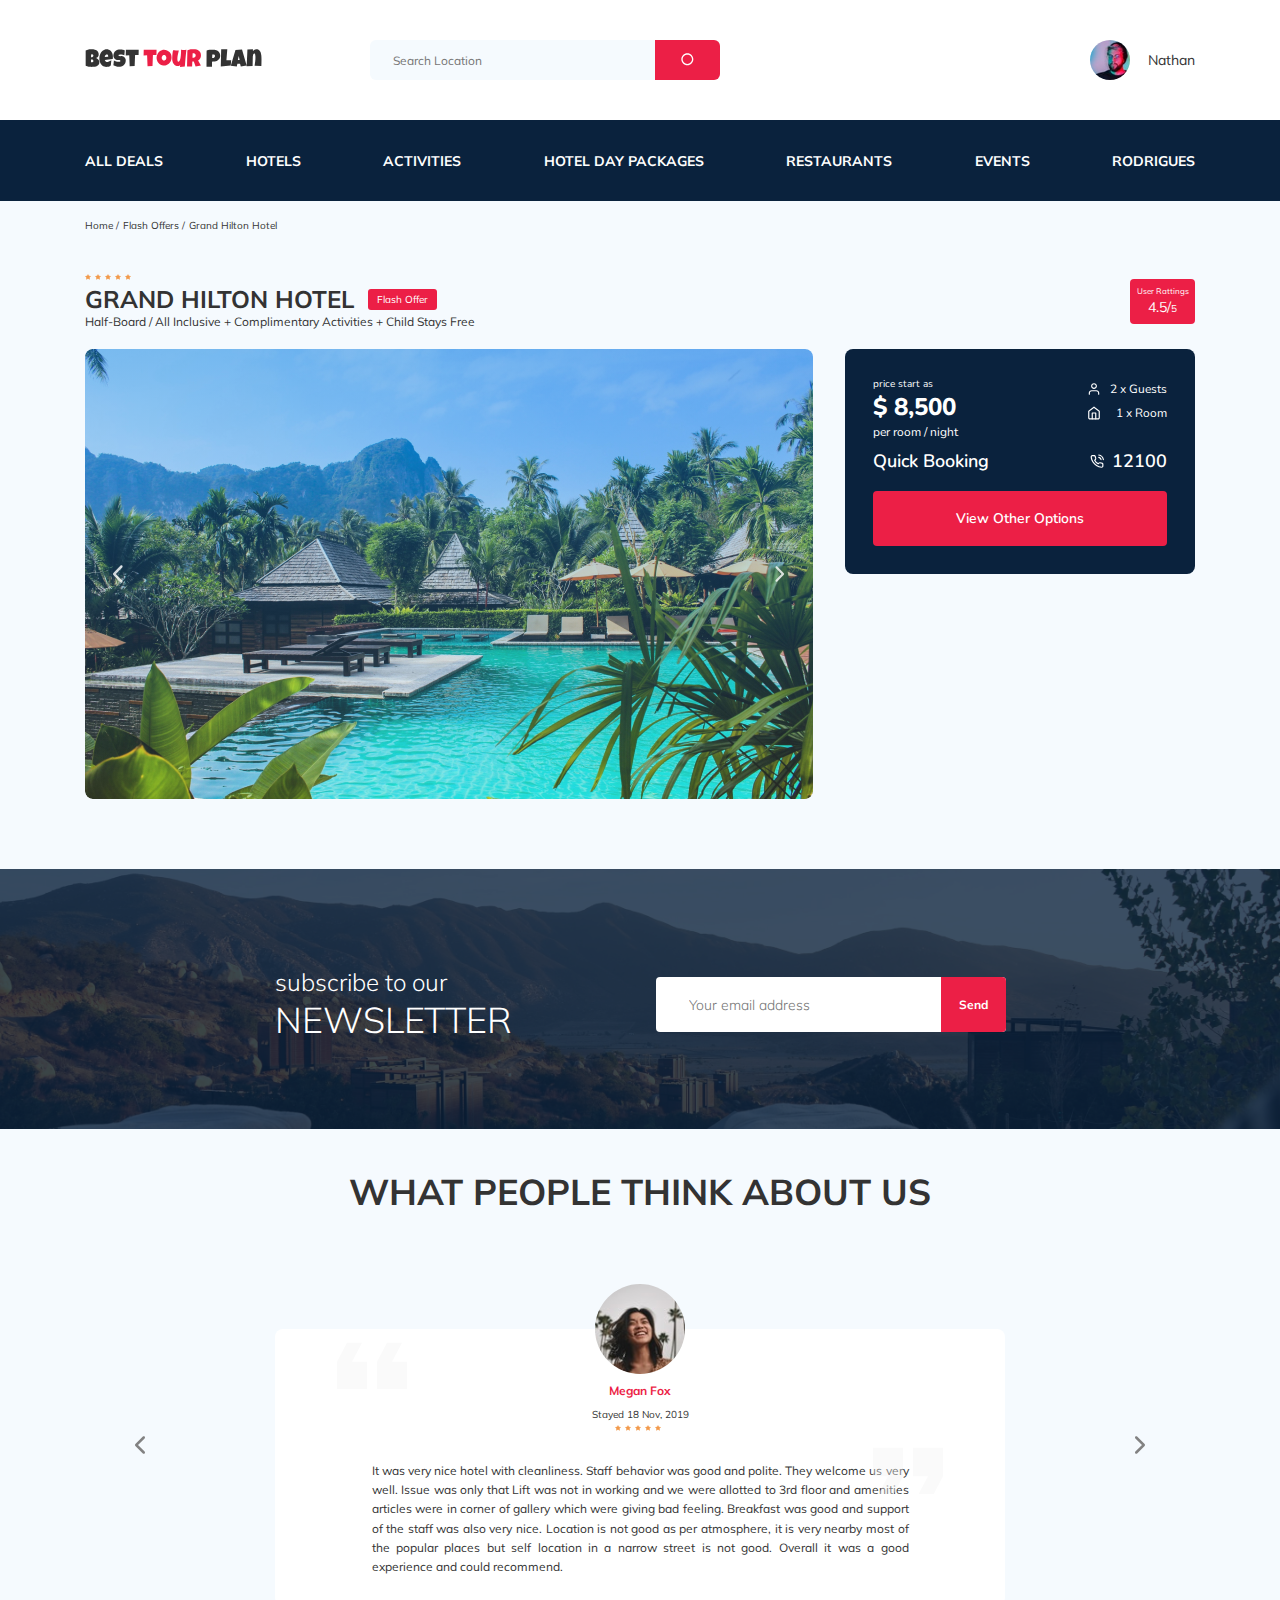
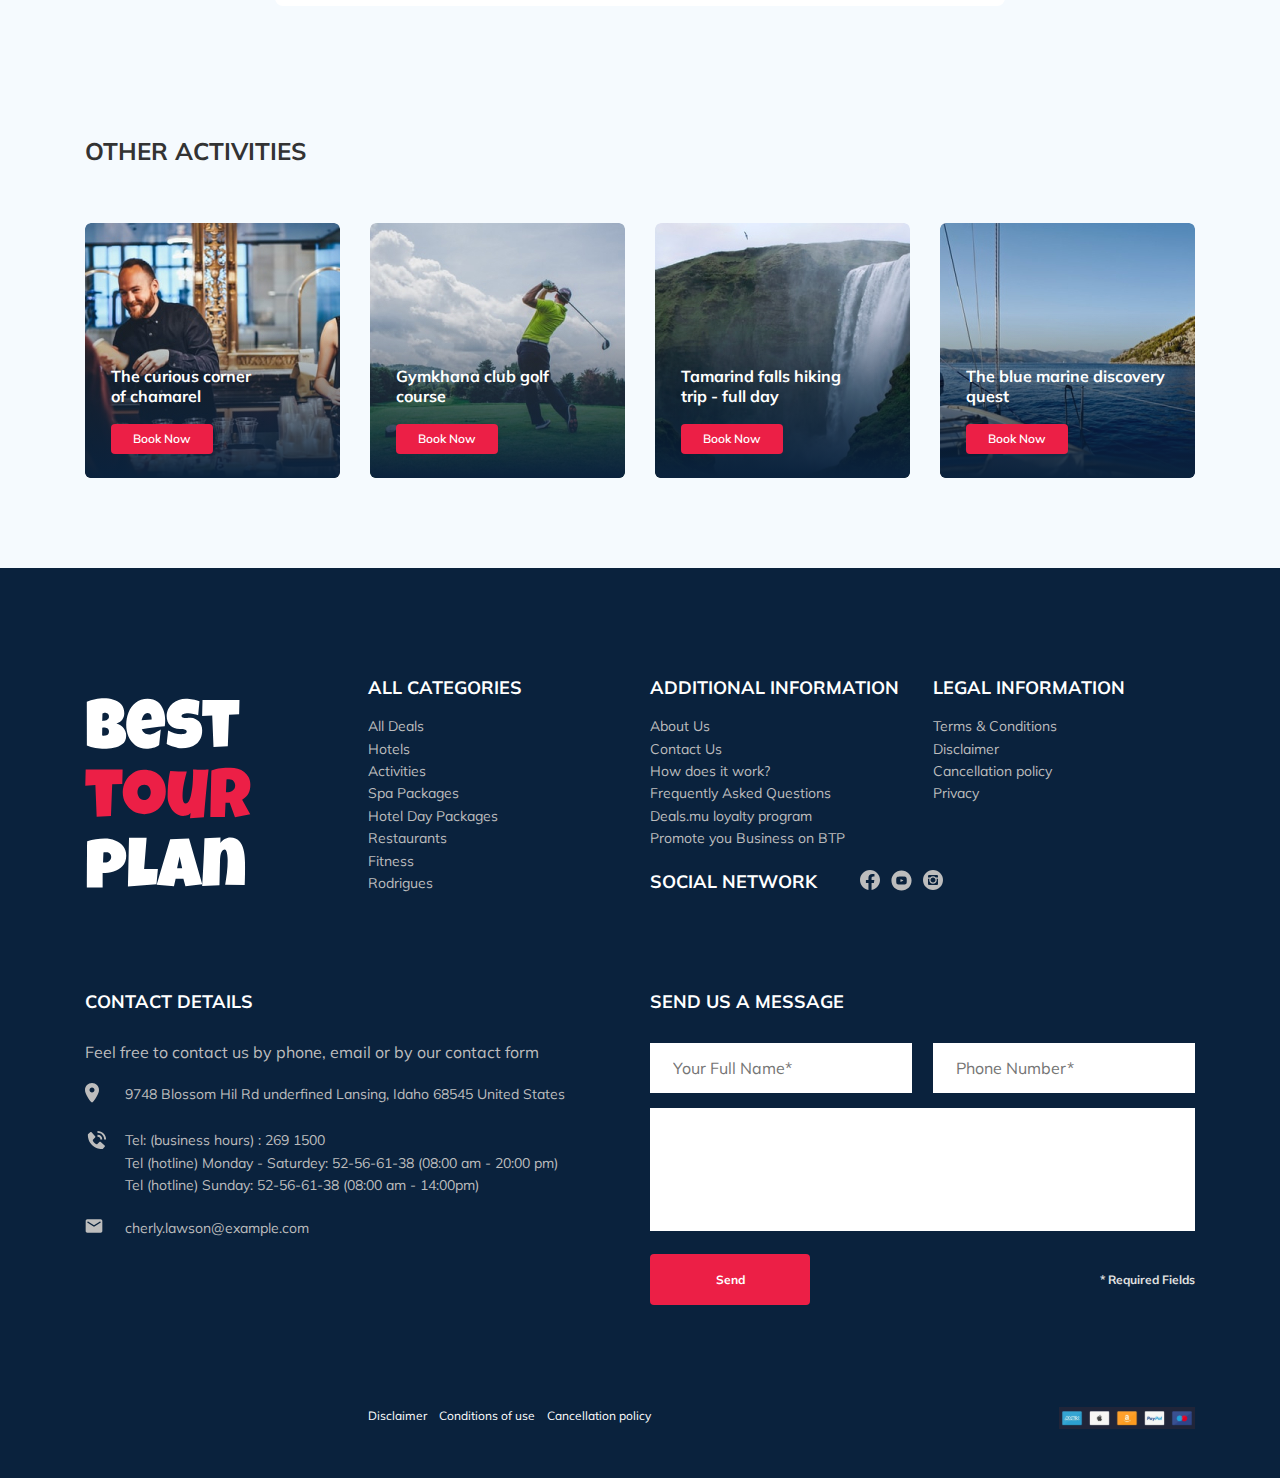
==== commit d19b24c7: "Create: modal.sass" ====
--- a/index.html
+++ b/index.html
@@ -134,7 +134,7 @@
           </p>
         </div>
         <!-- /.hotel-info__text -->
-        <div class="rating hotel-info__rating">
+        <div data-toggle="modal" data-href="#rating-modal" class="rating hotel-info__rating">
           <span class="rating__text">User Rattings</span>
           <span class="rating__counter">4.5/<span class="five">5</span></span>
         </div>
@@ -198,7 +198,7 @@
               </a>
             </div>
             <!-- /.booking__call-center -->
-            <button class="button booking__button">View Other Options</button>
+            <button data-toggle="modal" data-href="#booking-modal" class="button booking__button">View Other Options</button>
           </div>
           <!-- /.booking -->
           <div class="map">
@@ -432,14 +432,25 @@
         <!-- /.footer__contact-details -->
         <div class="footer__contact-form">
           <h3 class="footer__title footer__title--mb-3">Send us a message</h3>
-          <form action="#" class="footer__form">
-            <input type="text" class="input footer__input" placeholder="Your Full Name*">
-            <input type="text" class="input footer__input" placeholder="Phone Number*">
+          <form action="send.php" method="POST" class="footer__form">
+            <input 
+            type="text" 
+            class="input footer__input" 
+            placeholder="Your Full Name*"
+            name="name">
+
+            <input 
+            type="text" 
+            class="input footer__input" 
+            placeholder="Phone Number*"
+            name="phone">
+
             <textarea 
-            class="footer__message"
+            class="message footer__message"
             cols="30" 
             rows="10" 
-            placeholder="Message">
+            placeholder="Message"
+            name="message">
             </textarea>
             <button class="button footer__button" type="submit">Send</button>
             <span class="footer__info">* Required Fields</span>
@@ -465,6 +476,65 @@
     </div>
     <!-- /.container -->
   </footer>
+  <div class="modal" id="booking-modal">
+    <div class="modal__overlay">
+    </div>
+    <!-- /.modal__overlay -->
+    <div class="modal__dialog">
+      <a href="#" class="modal__close">
+        <img src="img/close.svg" alt="icon: close">
+      </a>
+      <h3 class="modal__title modal__title--mb-3">Booking</h3>
+      <form action="send.php" method="POST" class="modal__form">
+        <input 
+          type="text"
+          class="input modal__input" 
+          placeholder="Your Full Name*" 
+          name="name">
+      
+        <input 
+          type="text" 
+          class="input modal__input" 
+          placeholder="Phone Number*" 
+          name="phone">
+      
+        <textarea 
+          class="message modal__message" 
+          cols="30" rows="10" 
+          placeholder="Message" 
+          name="message">
+        </textarea>
+        <button class="button modal__button" type="submit">Send</button>
+        <span class="modal__info">* Required Fields</span>
+      </form>
+    </div>
+    <!-- /.modal__dialog -->
+  </div>
+  <!-- /.modal -->
+  <div class="modal" id="rating-modal">
+    <div class="modal__overlay">
+    </div>
+    <!-- /.modal__overlay -->
+    <div class="modal__dialog">
+      <a href="#" class="modal__close">
+        <img src="img/close.svg" alt="icon: close">
+      </a>
+      <h3 class="modal__title modal__title--mb-3">Send us a feedback</h3>
+      <form action="send.php" method="POST" class="modal__form">
+        <input type="text" class="input modal__input" placeholder="Your Full Name*" name="name">
+  
+        <input type="text" class="input modal__input" placeholder="Phone Number*" name="phone">
+  
+        <textarea class="message modal__message" cols="30" rows="10" placeholder="Message" name="message">
+          </textarea>
+        <button class="button modal__button" type="submit">Send</button>
+        <span class="modal__info">* Required Fields</span>
+      </form>
+    </div>
+    <!-- /.modal__dialog -->
+  </div>
+  <!-- /.modal -->
+  <script src="js/jquery-3.6.0.min.js"></script>
   <script src="js/swiper-bundle.min.js"></script>
   <script src="js/main.js"></script>
 </body>
--- a/css/style.css
+++ b/css/style.css
@@ -16,6 +16,35 @@
 
 img {
   max-width: 100%;
+}
+
+.input {
+  background-color: #fff;
+  background-repeat: 4px;
+  border: none;
+  padding: 0 23px;
+  height: 50px;
+}
+
+.message {
+  resize: none;
+  background-color: #fff;
+  padding: 18px 23px;
+  border: none;
+}
+
+.button {
+  min-width: 160px;
+  min-height: 50px;
+  padding: 18px;
+  font-style: normal;
+  font-weight: bold;
+  font-size: 12px;
+  line-height: 15px;
+  color: #fff;
+  background-color: #EC1F46;
+  border: none;
+  border-radius: 4px;
 }
 
 /*! normalize.css v8.0.1 | MIT License | github.com/necolas/normalize.css */
@@ -1290,11 +1319,6 @@
 }
 
 .footer__input {
-  background-color: #fff;
-  background-repeat: 4px;
-  border: none;
-  padding: 0 23px;
-  height: 50px;
   margin-bottom: 15px;
   -ms-flex-preferred-size: 48%;
       flex-basis: 48%;
@@ -1303,27 +1327,9 @@
 .footer__message {
   width: 539px;
   height: 123px;
-  resize: none;
-  background-color: #fff;
-  padding: 18px 23px;
-  border: none;
   -ms-flex-preferred-size: 100%;
       flex-basis: 100%;
   margin-bottom: 23px;
-}
-
-.footer__button {
-  min-width: 160px;
-  min-height: 50px;
-  padding: 18px;
-  font-style: normal;
-  font-weight: bold;
-  font-size: 12px;
-  line-height: 15px;
-  color: #fff;
-  background-color: #EC1F46;
-  border: none;
-  border-radius: 4px;
 }
 
 .footer__info {
@@ -1379,6 +1385,87 @@
   font-weight: normal;
   font-size: 12px;
   line-height: 15px;
+}
+
+.modal__overlay {
+  position: fixed;
+  left: 0;
+  top: 0;
+  right: 0;
+  bottom: 0;
+  background-color: rgba(0, 143, 223, 0.39);
+  z-index: 100;
+  visibility: hidden;
+  opacity: 0;
+  -webkit-transition: opacity 0.2s;
+  transition: opacity 0.2s;
+}
+
+.modal__overlay--visible {
+  visibility: visible;
+  opacity: 1;
+}
+
+.modal__dialog {
+  position: fixed;
+  top: 50%;
+  left: 50%;
+  padding: 33px 88px;
+  max-width: 478px;
+  background-color: #0a223d;
+  -webkit-transform: translate(-50%, -50%);
+          transform: translate(-50%, -50%);
+  color: #fff;
+  border-radius: 8px;
+  z-index: 101;
+  visibility: hidden;
+  opacity: 0;
+  -webkit-transition: opacity 0.2s;
+  transition: opacity 0.2s;
+}
+
+.modal__dialog--visible {
+  visibility: visible;
+  opacity: 1;
+}
+
+.modal__close {
+  position: absolute;
+  right: 18px;
+  top: 17px;
+  text-decoration: none;
+  cursor: pointer;
+}
+
+.modal__title {
+  font-style: normal;
+  font-weight: normal;
+  font-size: 18px;
+  line-height: 23px;
+  font-weight: bold;
+  text-transform: uppercase;
+  margin-bottom: 15px;
+  text-align: center;
+}
+
+.modal__input {
+  width: 100%;
+  margin-bottom: 15px;
+}
+
+.modal__message {
+  width: 100%;
+  height: 123px;
+  min-height: 123px;
+  margin-bottom: 15px;
+}
+
+.modal__info {
+  font-style: normal;
+  font-weight: bold;
+  font-size: 12px;
+  line-height: 15px;
+  color: #E0E0E0;
 }
 
 @media (max-width: 1200px) {
